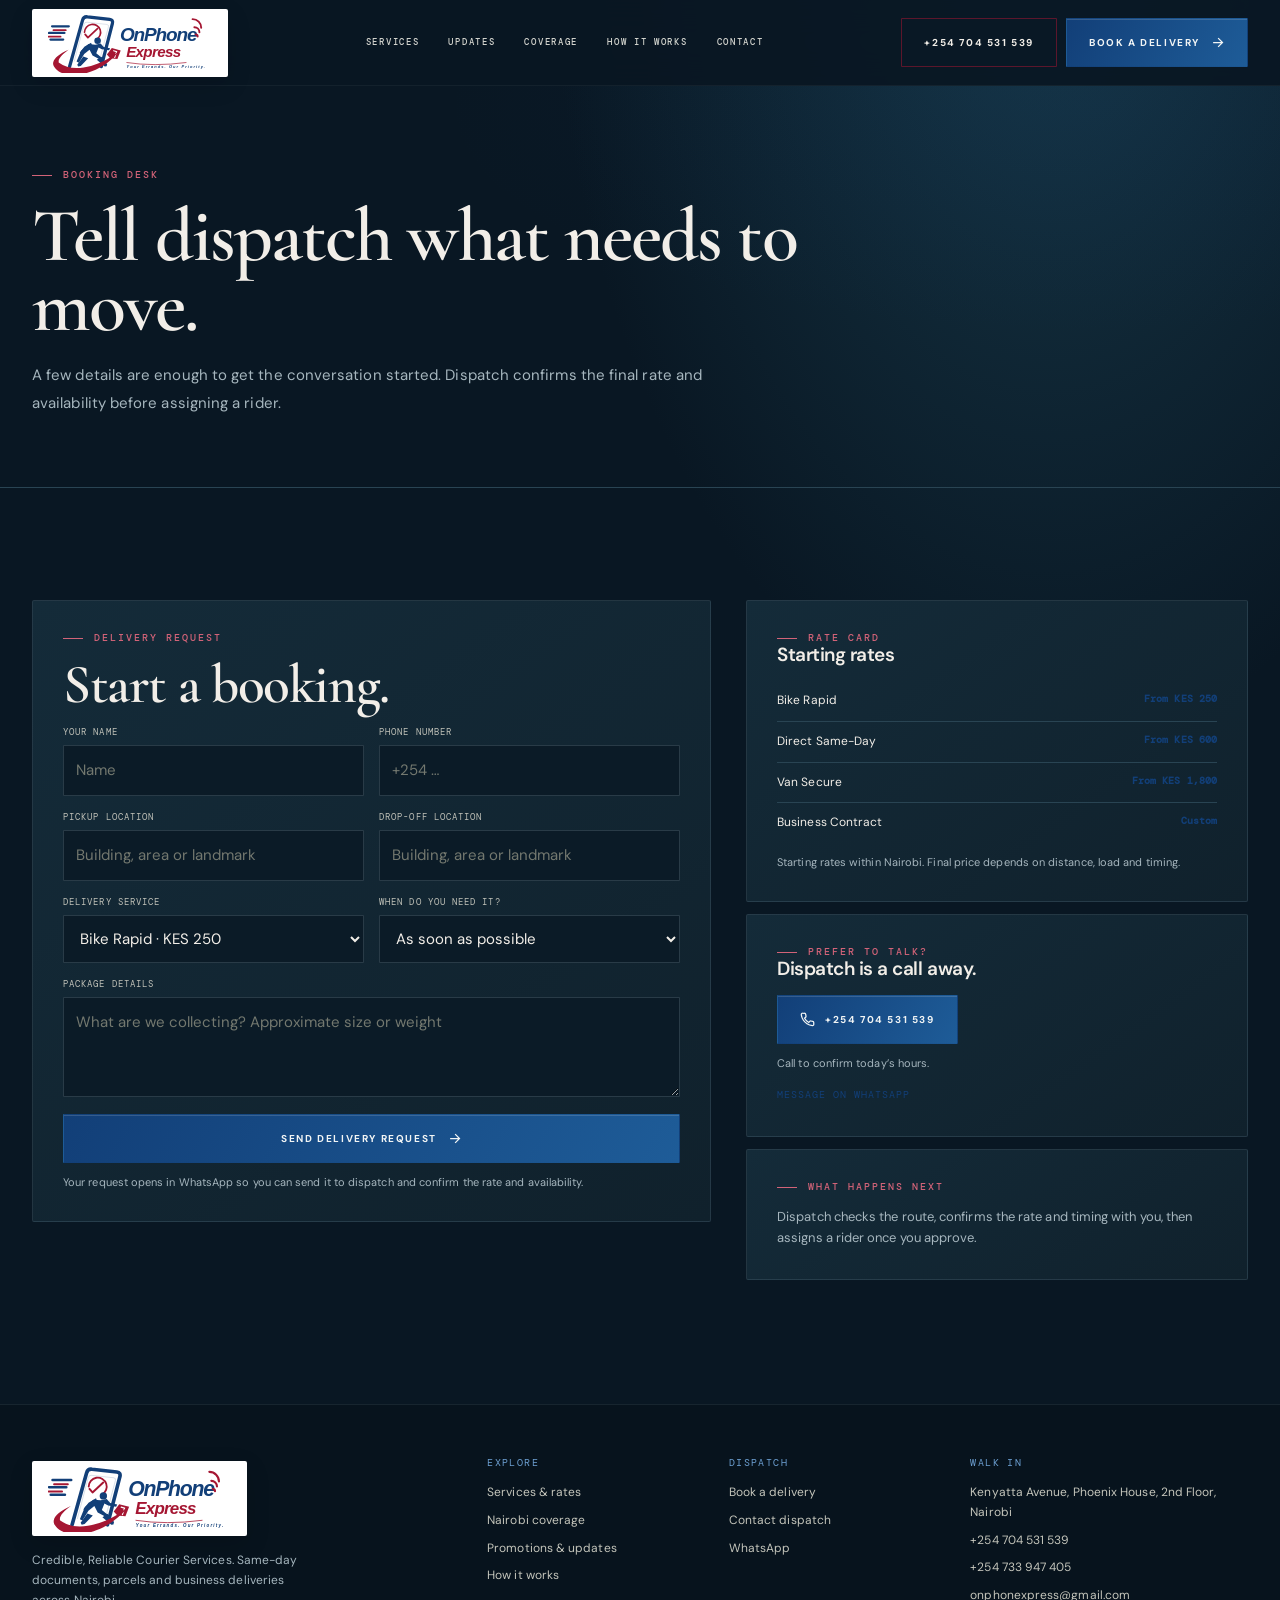
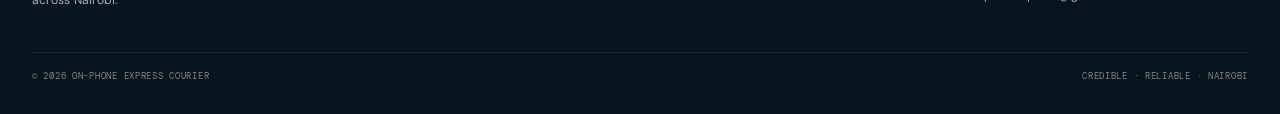
==== book.html @ 57edd991 "Build premium OnPhone Express courier site" ====
<!doctype html>
<html lang="en">
<head>
  <meta charset="utf-8"><meta name="viewport" content="width=device-width, initial-scale=1">
  <meta name="theme-color" content="#0b1723"><meta name="description" content="Credible, reliable courier services in Nairobi. Same-day document, parcel and business deliveries from our Kenyatta Avenue office. Call, WhatsApp or book online.">
  <title>On-Phone Express Courier &mdash; Same-Day Courier Services in Nairobi</title>
  <link rel="preconnect" href="https://fonts.googleapis.com"><link rel="preconnect" href="https://fonts.gstatic.com" crossorigin>
  <link href="https://fonts.googleapis.com/css2?family=Cormorant+Garamond:wght@500;600;700&family=DM+Mono:wght@400;500&family=DM+Sans:wght@400;500;600;700&family=Manrope:wght@400;500;600;700;800&display=swap" rel="stylesheet">
  <link rel="icon" href="assets/onphone-express-logo.svg" type="image/svg+xml">
  <link rel="stylesheet" href="styles.css">
</head>
<body><div id="app"></div><script src="app.js"></script></body>
</html>
---- styles.css ----
:root{--ink:#0b1723;--panel:#142531;--panel2:#1a3545;--line:#294353;--paper:#f2f5f5;--muted:#a2b5c1;--ocean:#2486a3;--ocean-bright:#6c9fd1;--maroon:#85263f;--green:#3e8294;--mono:'DM Mono',monospace;--sans:'DM Sans',sans-serif;--display:'Manrope',sans-serif;--max:1200px}
*{box-sizing:border-box}html{scroll-behavior:smooth}body{margin:0;background:var(--ink);color:var(--paper);font-family:var(--sans);font-size:15px;line-height:1.65}a{color:inherit;text-decoration:none}button,input,select,textarea{font:inherit}button,a{ -webkit-tap-highlight-color:transparent}::selection{background:var(--ocean);color:var(--ink)}.wrap{width:min(var(--max),calc(100% - 48px));margin:auto}.mono,.eyebrow,.nav a,.meta,.small-label{font:500 10px/1.4 var(--mono);letter-spacing:.16em;text-transform:uppercase}.eyebrow{color:var(--ocean);display:flex;align-items:center;gap:11px}.eyebrow:before{content:"";width:20px;height:1px;background:var(--ocean)}.muted{color:var(--muted)}h1,h2,h3,p{margin-top:0}h1,h2,h3{font-family:var(--display);letter-spacing:-.045em;line-height:1.04}h1{font-size:clamp(44px,6.4vw,82px);font-weight:700;margin:20px 0}h2{font-size:clamp(32px,4vw,52px);font-weight:650;margin:14px 0}h3{font-size:23px}.blue-accent{color:var(--ocean)}.header{height:76px;position:sticky;top:0;z-index:30;background:#0b1723e8;border-bottom:1px solid #ffffff12;backdrop-filter:blur(16px)}.head-inner{height:100%;display:flex;align-items:center;justify-content:space-between}.brand{display:flex;align-items:center;gap:12px}.brandmark{height:38px;width:38px;background:linear-gradient(135deg,var(--ocean) 0 48%,var(--maroon) 48% 100%);color:#fff;display:grid;place-items:center;border-radius:2px;box-shadow:inset 0 1px #fff8}.brandmark svg{width:21px}.brandname{font:800 14px var(--display);letter-spacing:.09em;line-height:1.1}.brandname small{display:block;font:500 8px var(--mono);color:var(--muted);letter-spacing:.14em;margin-top:4px}.nav{display:flex;align-items:center;gap:26px}.nav a{color:#d3d4ce;transition:color .2s}.nav a:hover,.nav a.active{color:var(--ocean)}.head-actions{display:flex;gap:9px;align-items:center}.btn{min-height:45px;padding:0 18px;display:inline-flex;align-items:center;justify-content:center;gap:10px;font:700 11px var(--mono);letter-spacing:.1em;text-transform:uppercase;border:1px solid transparent;border-radius:2px;transition:.2s;cursor:pointer}.btn-primary{background:var(--ocean);color:#f2f5f5}.btn-primary:hover{background:var(--ocean-bright);transform:translateY(-1px)}.btn-outline{border-color:#71364a;color:var(--paper);background:#0b172375}.btn-outline:hover{border-color:var(--maroon);color:#e08ba0}.btn svg{width:15px;height:15px}.hero{position:relative;min-height:630px;overflow:hidden;border-bottom:1px solid var(--line);background:radial-gradient(ellipse at 77% 44%,#4a493312,transparent 45%),linear-gradient(90deg,#0b1723 3%,#0b1723ed 40%,#0b172380 100%)}.hero:before{content:"";position:absolute;inset:0;background-image:linear-gradient(#7faabe0a 1px,transparent 1px),linear-gradient(90deg,#7faabe0a 1px,transparent 1px);background-size:72px 72px;mask-image:linear-gradient(90deg,transparent,#000 45%,#000)}.hero:after{content:"";position:absolute;width:580px;height:580px;border-radius:50%;right:12%;top:3%;background:radial-gradient(circle,#2a869c22,transparent 67%);pointer-events:none}.hero-grid{position:relative;z-index:1;display:grid;grid-template-columns:1fr .94fr;align-items:center;gap:36px;padding-top:65px;padding-bottom:70px;min-height:630px}.hero-copy{max-width:620px}.location{display:flex;align-items:center;gap:12px;color:var(--muted);font:10px var(--mono);letter-spacing:.11em;text-transform:uppercase}.location b{color:var(--ocean);font-weight:500;border:1px solid #2486a360;padding:5px 8px}.hero h1{max-width:650px}.hero-copy>p{max-width:490px;color:#b5b7ae;font-size:16px;line-height:1.8}.actions{display:flex;flex-wrap:wrap;gap:10px;margin-top:26px}.whatsapp-link{display:inline-flex;align-items:center;gap:8px;margin-top:16px;color:var(--ocean);font:10px var(--mono);letter-spacing:.1em;text-transform:uppercase}.trustline{margin-top:32px;padding-top:18px;border-top:1px solid var(--line);display:flex;gap:16px;flex-wrap:wrap;color:#b8b9b1;font:9px var(--mono);letter-spacing:.05em;text-transform:uppercase}.trustline span{display:flex;gap:7px;align-items:center}.trustline i{width:5px;height:5px;border-radius:50%;background:var(--ocean)}
/* A custom 3D route table: parcel, dimensional grid, and Nairobi dispatch paths. */
.route-stage{height:435px;position:relative;perspective:1000px;display:grid;place-items:center;isolation:isolate}.route-stage:before{content:"";position:absolute;width:390px;height:390px;border:1px solid #2486a325;border-radius:50%;box-shadow:0 0 0 45px #2486a308,0 0 0 90px #2486a305}.orbit{position:absolute;width:320px;height:320px;border:1px solid #2486a333;border-radius:50%;transform:rotateX(67deg) rotateZ(-18deg);animation:orbit 22s linear infinite}.orbit:before,.orbit:after{content:"";position:absolute;width:7px;height:7px;border-radius:50%;background:var(--ocean);box-shadow:0 0 14px var(--ocean)}.orbit:before{left:44px;top:33px}.orbit:after{right:50px;bottom:25px;background:#b8c1ad;box-shadow:0 0 14px #b8c1ad}.route-plane{position:absolute;width:340px;height:230px;transform:rotateX(61deg) rotateZ(-34deg);background-image:linear-gradient(#7faabe20 1px,transparent 1px),linear-gradient(90deg,#7faabe20 1px,transparent 1px);background-size:25px 25px;border:1px solid #2486a332;box-shadow:0 25px 70px #0008}.route-line{position:absolute;width:240px;height:150px;top:53px;left:49px;border:1px dashed #78c6d3a8;border-left-color:transparent;border-bottom-color:transparent;border-radius:50%;transform:rotate(-25deg)}.pin{position:absolute;width:9px;height:9px;border-radius:50%;background:var(--ocean);box-shadow:0 0 18px #6c9fd1;z-index:2}.pin.one{left:57px;top:135px}.pin.two{right:54px;top:66px;background:#c7d0bb;box-shadow:0 0 18px #c7d0bb}.parcel{position:absolute;z-index:3;width:145px;height:128px;transform-style:preserve-3d;transform:rotateX(-20deg) rotateY(-28deg) rotateZ(-5deg);animation:float 5s ease-in-out infinite;filter:drop-shadow(22px 35px 24px #0009)}.box-front{position:absolute;width:100px;height:100px;left:0;top:18px;background:linear-gradient(145deg,#1d6c86,#17495d);transform:translateZ(48px);border:1px solid #6ab8c866}.box-side{position:absolute;width:96px;height:100px;left:99px;top:18px;background:linear-gradient(120deg,#153f53,#123044);transform:rotateY(90deg);transform-origin:left;border:1px solid #6ab8c840}.box-top{position:absolute;width:100px;height:96px;left:0;top:-29px;background:linear-gradient(135deg,#25839f,#257f98);transform:rotateX(90deg);transform-origin:bottom;border:1px solid #9bd3db55}.tape{position:absolute;z-index:4;background:#66aebea8;width:17px;height:100px;top:18px;left:42px;transform:translateZ(49px);border-left:1px solid #80c7d475;border-right:1px solid #123848}.box-stamp{position:absolute;z-index:5;left:15px;top:48px;transform:translateZ(50px);color:#152b37;font:8px var(--mono);letter-spacing:.1em}.stage-label{position:absolute;padding:9px 12px;background:#142531dd;border:1px solid #2486a350;color:#d3d1c5;font:9px var(--mono);letter-spacing:.08em;text-transform:uppercase;backdrop-filter:blur(8px)}.stage-label strong{color:var(--ocean);font-weight:500}.label-start{left:0;top:45px}.label-dest{right:-5px;bottom:63px}.stage-code{position:absolute;bottom:6px;left:18px;color:#aaa99e;font:9px var(--mono);letter-spacing:.12em}.quote-card{position:absolute;right:0;top:10px;width:168px;padding:15px;background:#142531e8;border:1px solid #25839f47;box-shadow:0 15px 50px #0008;transform:rotateY(-9deg) rotateZ(2deg);backdrop-filter:blur(10px)}.quote-card .small-label{color:var(--muted);font-size:8px}.quote-price{font:700 21px var(--display);margin:7px 0 2px;color:var(--ocean-bright)}.quote-eta{font:9px var(--mono);color:#c6c8be}.quote-form{display:grid;gap:9px;margin-top:12px}.quote-form input,.quote-form select{width:100%;min-width:0;padding:9px 10px;background:#0d1c28;border:1px solid var(--line);color:var(--paper);font-size:11px;border-radius:2px}.quote-form .btn{min-height:38px;font-size:9px}.stats{border-bottom:1px solid var(--line);background:#ffffff04}.stats-grid{display:grid;grid-template-columns:repeat(4,1fr)}.stat{padding:20px 18px;border-right:1px solid #ffffff0d}.stat:first-child{padding-left:0}.stat:last-child{border:0}.stat b{font:700 25px var(--display);letter-spacing:-.04em;display:block}.stat span{font:9px var(--mono);letter-spacing:.11em;text-transform:uppercase;color:var(--muted)}.section{padding:92px 0}.section-head{display:flex;justify-content:space-between;align-items:end;gap:28px;margin-bottom:34px}.section-head p{max-width:385px;color:var(--muted);margin:0;line-height:1.8}.service-grid{display:grid;grid-template-columns:repeat(4,1fr);gap:12px}.service-card{min-height:280px;padding:23px 21px;border:1px solid var(--line);background:linear-gradient(145deg,#172b37,#141716);position:relative;overflow:hidden;transition:.25s}.service-card:hover{transform:translateY(-5px);border-color:#286c81}.service-card:after{content:"";position:absolute;width:120px;height:120px;right:-45px;top:-50px;border:1px solid #2486a31a;transform:rotate(45deg);box-shadow:0 0 0 15px #2486a308,0 0 0 30px #2486a305}.service-index{font:10px var(--mono);color:var(--ocean);letter-spacing:.14em}.service-card h3{margin:30px 0 8px}.service-card p{font-size:12px;color:var(--muted);min-height:57px;line-height:1.65}.service-bottom{display:flex;justify-content:space-between;align-items:end;border-top:1px solid var(--line);padding-top:13px;margin-top:13px}.service-bottom strong{display:block;font:700 19px var(--display);color:var(--ocean-bright)}.service-bottom small{font:8px var(--mono);color:var(--muted);letter-spacing:.1em;text-transform:uppercase}.service-bottom a{color:var(--ocean);font-size:19px}.audiences{border-block:1px solid var(--line);background:linear-gradient(90deg,#ffffff03,transparent)}.audience-grid,.zone-grid{display:grid;grid-template-columns:repeat(3,1fr);gap:12px;margin-top:32px}.audience,.zone{padding:21px;border:1px solid var(--line);background:#132430}.audience .icon{font:11px var(--mono);color:var(--ocean);border-bottom:1px solid var(--line);padding-bottom:13px}.audience h3{margin:17px 0 7px;font-size:19px}.audience p,.zone p{font-size:12px;color:var(--muted);margin:0}.partner{display:flex;justify-content:space-between;align-items:center;gap:20px;padding:18px 20px;margin-top:13px;border:1px solid #2486a33d;background:#2486a309}.partner p{margin:0;color:#d0cec3;font-size:13px}.steps{display:grid;grid-template-columns:repeat(3,1fr);margin-top:34px;border:1px solid var(--line)}.step{padding:24px;border-right:1px solid var(--line)}.step:last-child{border:0}.step .num{font:11px var(--mono);color:var(--ocean)}.step h3{margin:19px 0 7px;font-size:19px}.step p{font-size:13px;color:var(--muted);margin:0}.zone{position:relative;padding-left:55px}.zone-n{position:absolute;left:20px;top:20px;color:var(--ocean);font:10px var(--mono)}.zone h3{font-size:16px;margin:0 0 7px}.zone small{display:block;font:9px var(--mono);letter-spacing:.1em;text-transform:uppercase;color:var(--ocean);margin-top:12px}.proof-grid{display:grid;grid-template-columns:1fr 1fr;gap:70px;align-items:center}.proof-art{height:340px;position:relative;background:radial-gradient(ellipse at 50% 60%,#244d5b20,transparent 55%),repeating-linear-gradient(0deg,transparent 0 39px,#ffffff08 40px),repeating-linear-gradient(90deg,transparent 0 39px,#ffffff08 40px);border:1px solid var(--line);overflow:hidden;display:grid;place-items:center}.proof-ring{width:235px;height:235px;border:1px solid #2486a366;border-radius:50%;display:grid;place-items:center;transform:rotateX(61deg) rotateZ(-25deg);box-shadow:0 0 0 30px #2486a309,0 0 0 70px #2486a305}.proof-ring:before{content:"OP";font:800 36px var(--display);color:#2486a3;transform:rotateZ(25deg) rotateX(-61deg)}.proof-caption{position:absolute;bottom:0;left:0;right:0;background:#0b1723e8;padding:11px 15px;display:flex;justify-content:space-between;font:9px var(--mono);letter-spacing:.12em;text-transform:uppercase}.proof-caption span:first-child{color:var(--ocean)}.checklist{list-style:none;padding:0;margin-top:22px;display:grid;gap:12px}.checklist li{display:flex;gap:10px;font-size:13px}.checklist li:before{content:"✳";color:var(--ocean)}.cta-band{position:relative;padding:38px;border:1px solid #2486a34a;overflow:hidden;background:linear-gradient(115deg,#203242,#142531 70%)}.cta-band:after{content:"";position:absolute;width:300px;height:300px;right:-100px;top:-150px;border-radius:50%;background:#2486a314;filter:blur(20px)}.cta-inner{position:relative;z-index:1;display:flex;align-items:center;justify-content:space-between;gap:30px}.cta-inner p{color:var(--muted);margin:10px 0 0;max-width:580px}.page-hero{padding:69px 0 57px;border-bottom:1px solid var(--line);background:radial-gradient(ellipse at 82% 0%,#2486a30c,transparent 40%),#ffffff02}.page-hero h1{font-size:clamp(42px,5vw,62px);max-width:800px}.page-hero p{max-width:700px;color:var(--muted);margin:0}.service-row{display:grid;grid-template-columns:1fr 280px;gap:35px;padding:29px;border:1px solid var(--line);background:#142531;margin-bottom:13px}.service-row h2{font-size:28px}.service-row p{color:var(--muted);max-width:610px}.includes{display:flex;flex-wrap:wrap;gap:10px 24px;color:#d4d4ca;font-size:12px}.includes span:before{content:"✳ ";color:var(--ocean)}.ratebox{padding:17px;background:#1b3544;border:1px solid var(--line);align-self:center}.ratebox .rate-line{display:flex;justify-content:space-between;gap:12px;padding:7px 0;font:10px var(--mono);text-transform:uppercase}.ratebox .rate-line span:first-child{color:var(--muted)}.ratebox .price{border-top:1px solid var(--line);padding-top:11px;color:var(--ocean);font:700 19px var(--display)}.faq{border:1px solid var(--line);padding:18px 20px;background:#142531;margin:9px 0}.faq summary{cursor:pointer;list-style:none;font:600 15px var(--display);display:flex;justify-content:space-between}.faq summary:after{content:"＋";color:var(--ocean)}.faq[open] summary:after{content:"−"}.faq p{margin:12px 0 0;color:var(--muted);font-size:13px}.coverage-feature{display:grid;grid-template-columns:1fr 1fr;gap:45px;align-items:center}.mini-map{height:330px;border:1px solid var(--line);background:radial-gradient(ellipse,#2486a313,transparent 60%),linear-gradient(30deg,transparent 49.8%,#2486a31a 50%,transparent 50.4%),linear-gradient(145deg,transparent 49.8%,#2486a312 50%,transparent 50.4%),repeating-linear-gradient(0deg,transparent 0 39px,#ffffff07 40px),repeating-linear-gradient(90deg,transparent 0 39px,#ffffff07 40px);position:relative;overflow:hidden}.map-point{position:absolute;left:52%;top:43%;background:var(--ocean);width:9px;height:9px;border-radius:50%;box-shadow:0 0 0 9px #2486a320,0 0 24px var(--ocean)}.map-tag{position:absolute;left:calc(52% + 17px);top:42%;font:9px var(--mono);letter-spacing:.1em;text-transform:uppercase}.map-rail{position:absolute;color:#aaa99d;font:8px var(--mono);letter-spacing:.1em;text-transform:uppercase}.booking-grid{display:grid;grid-template-columns:1.15fr .85fr;gap:35px;align-items:start}.form-card,.side-card{padding:28px;background:#142531;border:1px solid var(--line)}.form-grid{display:grid;grid-template-columns:1fr 1fr;gap:15px}.field{display:grid;gap:7px}.field.full{grid-column:1/-1}.field label{font:9px var(--mono);color:#c0c1b8;letter-spacing:.12em;text-transform:uppercase}.field input,.field select,.field textarea{width:100%;padding:12px;background:#0b1723;border:1px solid var(--line);color:var(--paper);outline:0;border-radius:2px}.field input:focus,.field select:focus,.field textarea:focus{border-color:var(--ocean)}.field textarea{min-height:100px;resize:vertical}.field input::placeholder,.field textarea::placeholder{color:#73786f}.form-card .btn{width:100%;margin-top:17px}.form-note{font-size:11px;color:var(--muted);margin:10px 0 0}.side-card{margin-bottom:12px}.side-card h3{font-size:19px;margin-bottom:16px}.rate-list{list-style:none;padding:0;margin:0}.rate-list li{display:flex;justify-content:space-between;border-bottom:1px solid var(--line);padding:10px 0;font-size:12px}.rate-list li:last-child{border:0}.rate-list b{color:var(--ocean);font-family:var(--mono);font-size:10px}.contact-grid{display:grid;grid-template-columns:.8fr 1.2fr;gap:16px}.contact-tile{padding:18px;border:1px solid var(--line);background:#142531;margin-bottom:10px}.contact-tile small{display:block;color:var(--ocean);font:9px var(--mono);letter-spacing:.13em;text-transform:uppercase}.contact-tile b{display:block;margin-top:7px;font:600 16px var(--display)}.map-frame{width:100%;height:290px;border:1px solid var(--line);filter:grayscale(.8) invert(.9) contrast(.85)}.footer{border-top:1px solid var(--line);padding:48px 0 32px;background:#08131d}.footer-grid{display:grid;grid-template-columns:2fr 1fr 1fr 1.3fr;gap:28px}.footer p{font-size:12px;color:var(--muted);max-width:280px;margin-top:15px}.footer h4{font:10px var(--mono);letter-spacing:.14em;text-transform:uppercase;color:var(--ocean);margin:3px 0 14px}.footer a,.footer address{display:block;font-size:12px;color:#c4c5bb;margin:8px 0;font-style:normal}.footer-bottom{border-top:1px solid #ffffff12;margin-top:30px;padding-top:17px;display:flex;justify-content:space-between;color:#82877e;font:9px var(--mono);letter-spacing:.08em;text-transform:uppercase}.dock{display:none}.hidden{display:none!important}@keyframes float{0%,100%{transform:translateY(0) rotateX(-20deg) rotateY(-28deg) rotateZ(-5deg)}50%{transform:translateY(-12px) rotateX(-18deg) rotateY(-23deg) rotateZ(-3deg)}}@keyframes orbit{to{transform:rotateX(67deg) rotateZ(342deg)}}
@media(max-width:1000px){.nav{gap:14px}.head-actions .phone-head{display:none}.hero-grid{grid-template-columns:1fr .8fr}.route-stage{transform:scale(.88);transform-origin:center}.service-grid{grid-template-columns:repeat(2,1fr)}.footer-grid{grid-template-columns:2fr 1fr 1fr}.footer-grid>div:last-child{grid-column:2/4}}
@media(max-width:767px){main{padding-bottom:76px}.wrap{width:min(100% - 34px,var(--max))}.header{height:66px}.nav{display:none}.head-actions .phone-head{display:none}.head-actions .btn{min-height:39px;padding:0 12px;font-size:9px}.brandmark{width:34px;height:34px;background:linear-gradient(135deg,var(--ocean) 0 48%,var(--maroon) 48% 100%);color:#fff}.brandname{font-size:12px}.hero-grid{grid-template-columns:1fr;gap:5px;padding-top:47px;padding-bottom:35px}.hero{min-height:0}.hero-copy{max-width:650px}.hero h1{font-size:clamp(43px,12vw,66px)}.hero-copy>p{font-size:14px}.trustline{gap:12px}.route-stage{height:390px;transform:none;margin:0 -4px}.route-plane{transform:scale(.85) rotateX(61deg) rotateZ(-34deg)}.quote-card{right:2px;top:1px;width:145px;padding:11px}.quote-price{font-size:18px}.stats-grid{grid-template-columns:1fr 1fr}.stat{padding:16px 10px;border-bottom:1px solid #ffffff0d}.stat:first-child{padding-left:10px}.stat:nth-child(2){border-right:0}.stat b{font-size:22px}.section{padding:66px 0}.section-head{display:block}.section-head p{margin-top:12px}.service-grid{grid-template-columns:repeat(4,250px);overflow-x:auto;padding-bottom:12px;scroll-snap-type:x mandatory}.service-card{scroll-snap-align:start}.audience-grid,.zone-grid{grid-template-columns:1fr}.steps{grid-template-columns:1fr}.step{border-right:0;border-bottom:1px solid var(--line)}.step:last-child{border:0}.proof-grid,.coverage-feature{grid-template-columns:1fr;gap:30px}.proof-art{height:270px}.cta-inner{display:block}.cta-inner .btn{margin-top:20px}.cta-band{padding:25px}.page-hero{padding:49px 0 42px}.service-row{grid-template-columns:1fr;padding:20px;gap:20px}.ratebox{width:100%}.booking-grid,.contact-grid{grid-template-columns:1fr}.form-card,.side-card{padding:21px}.form-grid{grid-template-columns:1fr}.field.full{grid-column:auto}.footer{padding-bottom:105px}.footer-grid{grid-template-columns:1fr 1fr}.footer-grid>div:first-child{grid-column:1/-1}.footer-grid>div:last-child{grid-column:auto}.footer-bottom{gap:10px;flex-wrap:wrap}.dock{display:grid;position:fixed;bottom:0;left:0;right:0;z-index:40;grid-template-columns:repeat(4,1fr);height:68px;padding-bottom:env(safe-area-inset-bottom);background:#0d1c28f5;border-top:1px solid #ffffff1a;backdrop-filter:blur(15px)}.dock a{display:grid;place-items:center;align-content:center;gap:3px;color:#969a91;font:8px var(--mono);letter-spacing:.1em;text-transform:uppercase}.dock svg{width:17px;height:17px}.dock a.active,.dock a.call{color:var(--ocean)}.route-stage:before{width:320px;height:320px}.orbit{width:285px;height:285px}.label-start{left:0;top:40px}.label-dest{right:0;bottom:43px}.stage-code{left:10px}}
@media(prefers-reduced-motion:reduce){*,*:before,*:after{scroll-behavior:auto!important;animation-duration:.01ms!important;animation-iteration-count:1!important;transition-duration:.01ms!important}}
.hero-slider{position:absolute;inset:0;z-index:0;overflow:hidden}.hero-slide{position:absolute;inset:-2%;background-image:linear-gradient(90deg,#0b1723f7 0%,#0b1723df 36%,#0b172380 72%,#0b1723ad 100%),linear-gradient(0deg,#0b1723b8,transparent 55%),var(--slide-image);background-size:cover;background-position:center 45%;opacity:0;transform:scale(1.07);transition:opacity 1.2s ease,transform 7s ease}.hero-slide.is-active{opacity:.72;transform:scale(1)}.hero-slider-controls{position:absolute;right:max(24px,calc((100vw - var(--max))/2));bottom:17px;z-index:5;display:flex;align-items:center;gap:13px;color:#c4d5dc}.hero-slide-caption{font:9px var(--mono);letter-spacing:.13em;color:#a3d7df;min-width:178px}.slide-arrow,.slide-pause,.slide-dot{color:inherit;background:#0d1c289c;border:1px solid #2486a350;cursor:pointer}.slide-arrow,.slide-pause{width:30px;height:30px;border-radius:50%;font-size:14px}.slide-pause{font-size:11px}.slide-dots{display:flex;gap:6px}.slide-dot{padding:0;width:6px;height:6px;border-radius:50%;background:#c4d5dc40;border:0}.slide-dot.is-active{width:20px;border-radius:6px;background:var(--ocean)}.hero-grid{z-index:2}.hero:before{z-index:1;pointer-events:none}.hero:after{z-index:1;pointer-events:none}.hero-slider-controls button:hover{border-color:var(--ocean);color:var(--ocean)}.growth-section{display:grid;grid-template-columns:.95fr 1.05fr;align-items:center;gap:70px;border:1px solid var(--line);padding:54px;margin-top:8px;margin-bottom:8px;background:radial-gradient(ellipse at 80% 50%,#2486a30d,transparent 45%),#132430}.growth-copy h2{margin-top:16px}.growth-copy>p{max-width:450px}.growth-points{display:grid;gap:11px;margin:23px 0}.growth-points span{font:11px var(--mono);color:#d5d5cb}.growth-points b{color:var(--ocean);margin-right:13px}.growth-visual{position:relative;padding:22px}.growth-window{border:1px solid #2486a340;background:#0d1c28;box-shadow:0 24px 65px #0008;transform:perspective(900px) rotateY(-7deg) rotateX(3deg);transition:transform .5s}.growth-visual:hover .growth-window{transform:perspective(900px) rotateY(0) rotateX(0) translateY(-4px)}.window-bar{height:36px;display:flex;align-items:center;gap:5px;padding:0 13px;border-bottom:1px solid var(--line);color:#8f958a}.window-bar i{width:6px;height:6px;border-radius:50%;background:#555b51}.window-bar i:first-child{background:#2486a3}.window-bar span{margin-left:auto;font:8px var(--mono);letter-spacing:.1em}.window-flow{padding:24px;display:grid;gap:10px}.window-flow>div{padding:14px;border:1px solid var(--line);display:grid;gap:7px}.window-flow small{color:var(--ocean);font:9px var(--mono);letter-spacing:.12em}.window-flow b{font:600 15px var(--display)}.window-flow>span{text-align:center;color:var(--ocean);line-height:1}.window-flow .flow-action{border-color:#2486a370;background:#2486a30b}.growth-stamp{position:absolute;right:-2px;bottom:4px;padding:12px;background:var(--ocean);color:#151713;font:700 9px/1.5 var(--mono);letter-spacing:.1em;transform:rotate(5deg);box-shadow:0 8px 20px #0008}.updates-intro{display:grid;grid-template-columns:1fr .7fr;gap:60px;align-items:center;padding:0 0 54px;border-bottom:1px solid var(--line)}.updates-intro h2{margin:16px 0}.updates-intro p{max-width:540px}.updates-metric{display:grid;grid-template-columns:1fr auto 1fr auto 1fr;align-items:center;gap:12px;padding:19px;background:#142531;border:1px solid var(--line)}.updates-metric b{font:600 11px/1.5 var(--display);text-align:center}.updates-metric span{color:var(--ocean)}.updates-toolbar{display:flex;justify-content:space-between;align-items:end;gap:24px;margin:55px 0 22px}.updates-toolbar h2{font-size:30px}.filter-pills{display:flex;gap:7px;flex-wrap:wrap}.filter-pill{padding:8px 13px;background:transparent;border:1px solid var(--line);color:var(--muted);font:9px var(--mono);letter-spacing:.07em;text-transform:uppercase;cursor:pointer}.filter-pill:hover,.filter-pill.active{background:#2486a312;border-color:#2486a380;color:var(--ocean)}.updates-grid{display:grid;grid-template-columns:repeat(3,1fr);gap:14px}.update-card{border:1px solid var(--line);background:#142531;transition:transform .3s,border-color .3s,opacity .3s;animation:card-in .55s both}.update-card:nth-child(2){animation-delay:.08s}.update-card:nth-child(3){animation-delay:.16s}.update-card:hover{transform:translateY(-5px);border-color:#2486a3}.update-art{height:176px;position:relative;overflow:hidden;display:flex;align-items:end;padding:14px;background-size:cover;background-position:center}.update-art:before{content:"";position:absolute;inset:0;background:linear-gradient(0deg,#0b1723d9,transparent 72%)}.update-art span,.update-art i{position:relative;z-index:1}.update-art span{font:9px var(--mono);color:var(--ocean);letter-spacing:.15em}.update-art i{font:38px var(--display);font-style:normal;color:#d5e4e9;margin-left:auto}.update-art-1{background-image:url('assets/rider-city.jpg')}.update-art-2{background-image:url('assets/rider-parcels.jpg')}.update-art-3{background-image:url('assets/rider-urban.jpg')}.update-body{padding:19px}.update-meta{display:flex;justify-content:space-between;gap:12px;font:8px var(--mono);letter-spacing:.1em;color:var(--ocean)}.update-meta span+span{color:#81877e}.update-body h3{font-size:21px;margin:15px 0 8px}.update-body p{min-height:90px;color:var(--muted);font-size:12px;line-height:1.7}.update-foot{border-top:1px solid var(--line);padding-top:13px;display:flex;justify-content:space-between;align-items:center;gap:8px}.update-foot>span{font:8px var(--mono);color:#aaa99d;text-transform:uppercase;letter-spacing:.08em}.text-link{font:9px var(--mono);text-transform:uppercase;letter-spacing:.07em;color:var(--ocean)}.text-link svg{width:12px;vertical-align:middle}.demo-caption{margin:15px 0 0;color:#898d83;font:9px var(--mono);letter-spacing:.035em}.publisher-section{border-block:1px solid var(--line);background:#ffffff03}.publisher-grid{display:grid;grid-template-columns:.9fr 1.1fr;align-items:center;gap:72px}.publisher-card{padding:24px;border:1px solid #2486a355;background:#142531;box-shadow:0 25px 70px #0005}.publisher-head{display:flex;justify-content:space-between;gap:10px;padding-bottom:17px;margin-bottom:18px;border-bottom:1px solid var(--line)}.publisher-status{font:8px var(--mono);color:#aeb89f;letter-spacing:.1em}.publisher-status i{display:inline-block;width:6px;height:6px;background:#95ab83;border-radius:50%;margin-right:5px}.publisher-card form{display:grid;gap:13px}.publisher-card .btn{margin-top:4px}.local-update-preview{margin-top:20px;padding:18px;background:#0d1c28;border:1px solid var(--line)}.local-update-preview h3{margin:11px 0 6px}.local-update-preview p{color:var(--muted);font-size:12px}.local-update-preview small{font:8px var(--mono);color:var(--ocean);letter-spacing:.09em;text-transform:uppercase}.update-faq{margin-top:25px}.update-faq .faq{transition:border-color .2s}.update-faq .faq:hover{border-color:#28596a}@keyframes card-in{from{opacity:0;transform:translateY(12px)}to{opacity:1;transform:translateY(0)}}
@media(max-width:1000px){.nav{gap:10px}.nav a{font-size:9px}.growth-section{gap:30px;padding:35px}.updates-intro{gap:30px}.updates-metric{gap:7px}.publisher-grid{gap:35px}}
@media(max-width:767px){.hero-slide{background-position:58% center}.hero-slider-controls{right:17px;bottom:10px;gap:8px}.hero-slide-caption{min-width:0;font-size:8px}.hero-grid{padding-bottom:60px}.growth-section{grid-template-columns:1fr;gap:20px;padding:25px}.growth-visual{padding:8px 15px 20px}.growth-stamp{right:0}.updates-intro{grid-template-columns:1fr;gap:22px;padding-bottom:35px}.updates-metric{padding:13px 8px}.updates-metric b{font-size:9px}.updates-toolbar{display:block;margin-top:38px}.filter-pills{margin-top:14px}.updates-grid{grid-template-columns:1fr}.update-art{height:190px}.update-body p{min-height:0}.publisher-grid{grid-template-columns:1fr;gap:25px}.publisher-card{padding:19px}.update-foot{align-items:flex-start}.nav{display:none}}
.updates-grid{grid-template-columns:repeat(4,minmax(0,1fr))}.update-art-4{background-image:url('assets/rider-city.jpg')}
@media(max-width:1000px){.updates-grid{grid-template-columns:repeat(2,minmax(0,1fr))}}
@media(max-width:767px){.updates-grid{grid-template-columns:1fr}}
.customer-benefits{padding-top:72px;padding-bottom:72px}.benefit-grid{display:grid;grid-template-columns:repeat(3,1fr);gap:12px}.benefit-card{padding:24px;border:1px solid var(--line);background:linear-gradient(145deg,#142531,#10202c);transition:transform .25s,border-color .25s}.benefit-card:hover{transform:translateY(-4px);border-color:var(--ocean)}.benefit-card>span{font:9px var(--mono);letter-spacing:.12em;color:#d98ca0}.benefit-card h3{margin:23px 0 9px}.benefit-card p{color:var(--muted);font-size:13px;margin:0}.benefits-action{display:flex;align-items:center;gap:18px;margin-top:23px}.current-offer{display:flex;align-items:center;justify-content:space-between;gap:22px;padding:23px 25px;margin:4px 0 20px;border:1px solid #85263f88;background:linear-gradient(100deg,#85263f1a,#142531 75%)}.current-offer h3{margin:10px 0 5px;font-size:20px}.current-offer p{margin:0;color:var(--muted);font-size:12px}.current-offer .btn{flex-shrink:0}
@media(max-width:767px){.benefit-grid{grid-template-columns:1fr}.benefit-card{padding:20px}.benefits-action{align-items:flex-start;flex-direction:column;gap:13px}.current-offer{align-items:flex-start;flex-direction:column;padding:19px}.current-offer .btn{width:100%}}
/* Bring the maroon identity forward while ocean blue remains the base. */
:root{--maroon:#a51632;--maroon-bright:#d26378}
.brandmark{background:linear-gradient(145deg,#a51632 0 68%,#123f78 68% 100%);box-shadow:inset 0 0 0 1px #ffffff30,0 5px 16px #a5163238}
.eyebrow,.eyebrow:before{color:var(--maroon-bright)}.eyebrow:before{background:var(--maroon-bright)}
.btn-primary{background:linear-gradient(120deg,#a51632,#821328);box-shadow:inset 0 1px #ffffff25,0 7px 20px #a5163228}.btn-primary:hover{background:linear-gradient(120deg,#ba1c39,#ca3653);box-shadow:0 9px 26px #a516324a}
.nav a:hover,.nav a.active{color:#d26378}.location b{color:#d26378;border-color:#a5163299}.service-index,.benefit-card>span,.update-art span,.update-meta{color:#ca526b}.stat:nth-child(even) b{color:#d26378}.hero-slide-caption{color:#d26378}.slide-dot.is-active{background:var(--maroon-bright)}
.service-card{border-top:2px solid #a516327a}.service-card:hover{border-color:#ca3653}.benefit-card{border-left:2px solid #a516329c}.benefit-card:hover{border-color:#ca3653}.ratebox .price,.service-bottom strong{color:#78a7d4}.current-offer{border-color:#a51632;background:linear-gradient(105deg,#a516322a,#132c39 75%)}.update-card:hover{border-color:#ca3653}.filter-pill:hover,.filter-pill.active{background:#a5163222;border-color:#ca3653;color:#e18291}.footer h4{color:#d26378}
/* Luxury editorial finish: softer surfaces, serif display typography and quieter chrome. */
:root{--ink:#091723;--panel:#102432;--panel2:#173446;--line:#294453;--paper:#f2eee8;--muted:#a6b6be;--ocean:#123f78;--ocean-bright:#6c9fd1;--maroon:#a51632;--sans:'DM Sans',sans-serif;--display:'Cormorant Garamond',Georgia,serif;--max:1280px}
body{background:radial-gradient(ellipse at 82% -8%,#17394a 0,transparent 34%),var(--ink);font-size:15px;letter-spacing:.005em}.wrap{width:min(var(--max),calc(100% - 64px))}h1,h2{font-family:var(--display);font-weight:600;letter-spacing:-.025em}h1{font-size:clamp(58px,7.2vw,96px);line-height:.88}h2{font-size:clamp(40px,4.3vw,60px);line-height:.96}h3{font-family:var(--sans);font-weight:600;letter-spacing:-.025em}.eyebrow,.mono,.small-label{letter-spacing:.2em}.header{height:86px;background:#091723e8;border-bottom-color:#d7e3e70d}.brandmark{height:42px;width:42px;border-radius:1px;background:linear-gradient(145deg,#2b7188 0 42%,#a51632 42% 100%);box-shadow:inset 0 0 0 1px #ffffff25}.brandname{font-size:15px;letter-spacing:.13em}.brandname small{letter-spacing:.17em}.nav{gap:29px}.nav a{font-size:9px;letter-spacing:.19em}.btn{font-family:var(--sans);font-size:10px;letter-spacing:.16em;border-radius:1px;min-height:49px;padding-inline:22px}.btn-primary{background:linear-gradient(120deg,#123f78,#1e5c98);box-shadow:inset 0 1px #ffffff25}.btn-primary:hover{background:#2d70b0;box-shadow:0 8px 25px #123f7840}.btn-outline{border-color:#a5163288;background:#0b1b27a8}.btn-outline:hover{border-color:#a51632;color:#e8a2b1}.hero{min-height:700px;border-bottom-color:#94b3c21f;background:#091723}.hero-grid{min-height:700px;grid-template-columns:1fr .94fr;gap:52px;padding-top:80px;padding-bottom:86px}.hero-slide{background-image:linear-gradient(90deg,#091723f2 0%,#091723da 31%,#09172372 66%,#09172365 100%),linear-gradient(0deg,#091723a8,transparent 55%),var(--slide-image);background-position:center 43%}.hero-slide.is-active{opacity:.86}.hero:before{opacity:.35}.hero-copy>p{max-width:520px;color:#d0d8d9;font-size:16px;line-height:1.85}.location b{border-radius:1px}.trustline{margin-top:37px;padding-top:21px;gap:20px;color:#c3ced1}.quote-card{width:188px;padding:18px;background:#0c1d29e8;border-color:#9cb9c52e;box-shadow:0 24px 65px #0007;transform:none}.route-stage{height:460px}.route-plane{opacity:.65}.parcel{transform:rotateX(-20deg) rotateY(-28deg) rotateZ(-5deg) scale(1.08)}.stats{background:#ffffff03;border-color:#9cb9c51a}.stat{padding-top:24px;padding-bottom:24px}.stat b{font:600 31px var(--display);letter-spacing:0}.section{padding:112px 0}.section-head{margin-bottom:40px}.section-head p{font-size:14px;line-height:1.9}.service-grid{gap:15px}.service-card{min-height:305px;padding:27px 24px;border-color:#a7c0cc24;border-radius:2px;background:linear-gradient(150deg,#142c3a,#10212d);box-shadow:0 12px 36px #00000013}.service-card h3{font-size:24px}.service-card p{font-size:13px;line-height:1.8}.service-card:hover{transform:translateY(-7px);border-color:#4b91a3;box-shadow:0 22px 45px #0004}.service-bottom strong{font:600 25px var(--display)}.audience,.zone,.step,.service-row,.form-card,.side-card,.contact-tile,.faq,.update-card{border-color:#a7c0cc20;border-radius:2px}.audience-grid,.zone-grid{gap:15px}.audience,.zone{padding:24px;background:linear-gradient(145deg,#142b39,#10212c)}.audience h3,.zone h3{font-size:20px}.steps{border-color:#a7c0cc20}.step{padding:29px}.proof-art{border-color:#a7c0cc20;background-color:#10232f}.proof-ring{border-color:#5d9bad77;box-shadow:0 0 0 34px #123f7810,0 0 0 75px #123f7807}.cta-band{border-color:#a5163275;background:linear-gradient(118deg,#132c39,#10212c 72%)}.page-hero{padding:82px 0 70px;background:radial-gradient(ellipse at 85% 5%,#123f781a,transparent 42%)}.page-hero h1{font-size:clamp(52px,6vw,76px);line-height:.92}.page-hero p{font-size:15px;line-height:1.85}.service-row{padding:35px;background:linear-gradient(145deg,#142b39,#10212c);box-shadow:0 14px 45px #0002}.service-row h2{font-size:40px}.ratebox{padding:20px;background:#0c1d29;border-color:#a7c0cc24}.form-card,.side-card{padding:30px;background:linear-gradient(145deg,#142b39,#10212c)}.field input,.field select,.field textarea,.quote-form input,.quote-form select{background:#0b1b27;border-color:#a7c0cc31;border-radius:1px}.field input:focus,.field select:focus,.field textarea:focus{border-color:var(--ocean-bright);box-shadow:0 0 0 3px #123f7820}.updates-toolbar{margin-top:62px}.update-card{overflow:hidden;background:#122735;box-shadow:0 16px 48px #0002}.update-art{height:190px}.update-body{padding:23px}.update-body h3{font-size:23px}.current-offer{border-color:#a5163263;background:linear-gradient(105deg,#a5163215,#132c39 72%);padding:28px}.benefit-card{padding:29px;background:linear-gradient(145deg,#142b39,#10212c)}.benefit-card h3{font-size:22px}.footer{background:#07131d;border-top-color:#a7c0cc1a}.footer h4{color:#6c9fd1}.footer-bottom{border-color:#ffffff13}
@media(max-width:1000px){.hero-grid{gap:26px}.route-stage{transform:scale(.94)}.nav{gap:13px}.nav a{font-size:8px}.service-grid{grid-template-columns:repeat(2,1fr)}}
@media(max-width:767px){.wrap{width:calc(100% - 36px)}h1{font-size:clamp(51px,12vw,72px)}h2{font-size:42px}.header{height:68px}.hero-grid{min-height:0;padding-top:54px;padding-bottom:74px}.hero{min-height:0}.hero-copy>p{font-size:14px}.route-stage{height:365px;transform:none}.quote-card{width:150px;padding:12px}.quote-price{font-size:20px}.section{padding:78px 0}.service-grid{grid-template-columns:repeat(4,260px)}.page-hero{padding:58px 0 48px}.page-hero h1{font-size:53px}.service-row{padding:23px}.form-card,.side-card{padding:22px}.updates-toolbar{margin-top:38px}.update-art{height:190px}.current-offer{padding:22px}.stat b{font-size:26px}}
.route-stage{isolation:isolate;background:radial-gradient(ellipse at 51% 52%,#217d9638 0,transparent 48%)}
.route-stage:before{width:440px;height:440px;border-color:#6c9fd157;box-shadow:0 0 0 42px #a5163222,0 0 0 90px #123f7828,0 0 72px #123f7855}
.route-plane{opacity:1;border:1px solid #78c6d3c0;background-image:linear-gradient(#a9d5dc55 1px,transparent 1px),linear-gradient(90deg,#a9d5dc55 1px,transparent 1px);box-shadow:0 28px 80px #000b,0 0 38px #123f7880}
.route-line{border-color:#e18291;border-left-color:transparent;border-bottom-color:transparent;filter:drop-shadow(0 0 7px #d26378)}
.pin.one{background:#e18291;box-shadow:0 0 0 6px #a5163255,0 0 24px #e36a8a}.pin.two{background:#9ceafa;box-shadow:0 0 0 6px #123f7855,0 0 25px #8de0ed}
.parcel{width:170px;height:150px;filter:drop-shadow(20px 30px 22px #000b) drop-shadow(0 0 28px #123f7880);animation:parcelFloat 5s ease-in-out infinite}
.box-front{background:linear-gradient(145deg,#62c7d9 0%,#1a5f98 54%,#0d315e 100%);border:1px solid #d0f3f5a0;box-shadow:inset 0 1px 14px #ffffff55}
.box-front:before{content:"";position:absolute;left:0;right:0;top:16px;height:8px;background:#a51632;box-shadow:0 1px #ffffff70}
.box-side{background:linear-gradient(120deg,#ad4664,#681d38 75%);border:1px solid #efb0c0a0;box-shadow:inset 0 1px 18px #ffffff32}
.box-top{background:linear-gradient(135deg,#b2eaf0,#4b85bd 56%,#123f78);border:1px solid #e1fbffd0;box-shadow:inset 0 1px 15px #ffffff65}
.tape{background:#f2eee8e8;border-left:1px solid #fff;border-right:1px solid #a51632;box-shadow:0 0 12px #ffffff55}
.box-stamp{color:#fff;text-shadow:0 1px 4px #083248;font-weight:700}
.stage-label{background:#091723f5;border-color:#6c9fd1aa;box-shadow:0 8px 25px #000b}.stage-label strong{color:#e18291}.stage-code{color:#e2e9e8;text-shadow:0 1px 4px #000}.quote-card{z-index:6;border-color:#d26378;box-shadow:0 18px 55px #000b,0 0 22px #a5163240}.hero-slide.is-active{opacity:.62}
@keyframes parcelFloat{0%,100%{transform:translateY(2px) rotateX(-20deg) rotateY(-28deg) rotateZ(-5deg) scale(1.13)}50%{transform:translateY(-15px) rotateX(-16deg) rotateY(-20deg) rotateZ(-2deg) scale(1.13)}}
@media(max-width:1000px){.route-stage:before{width:390px;height:390px}.parcel{scale:1.02}}
@media(max-width:767px){.route-stage:before{width:320px;height:320px}.parcel{scale:.9}.route-plane{transform:scale(.88) rotateX(61deg) rotateZ(-34deg)}.stage-label{font-size:8px;padding:8px}.quote-card{z-index:7}}
.brand{display:flex;align-items:center;gap:0}.brand-logo{display:block;width:196px;height:68px;object-fit:contain;background:#fff;padding:4px 8px;border-radius:2px;box-shadow:0 8px 24px #0002}.footer .brand-logo{width:215px;height:75px}
@media(max-width:767px){.brand-logo{width:clamp(145px,44vw,185px);height:55px;padding:4px 6px}.footer .brand-logo{width:200px;height:70px}}
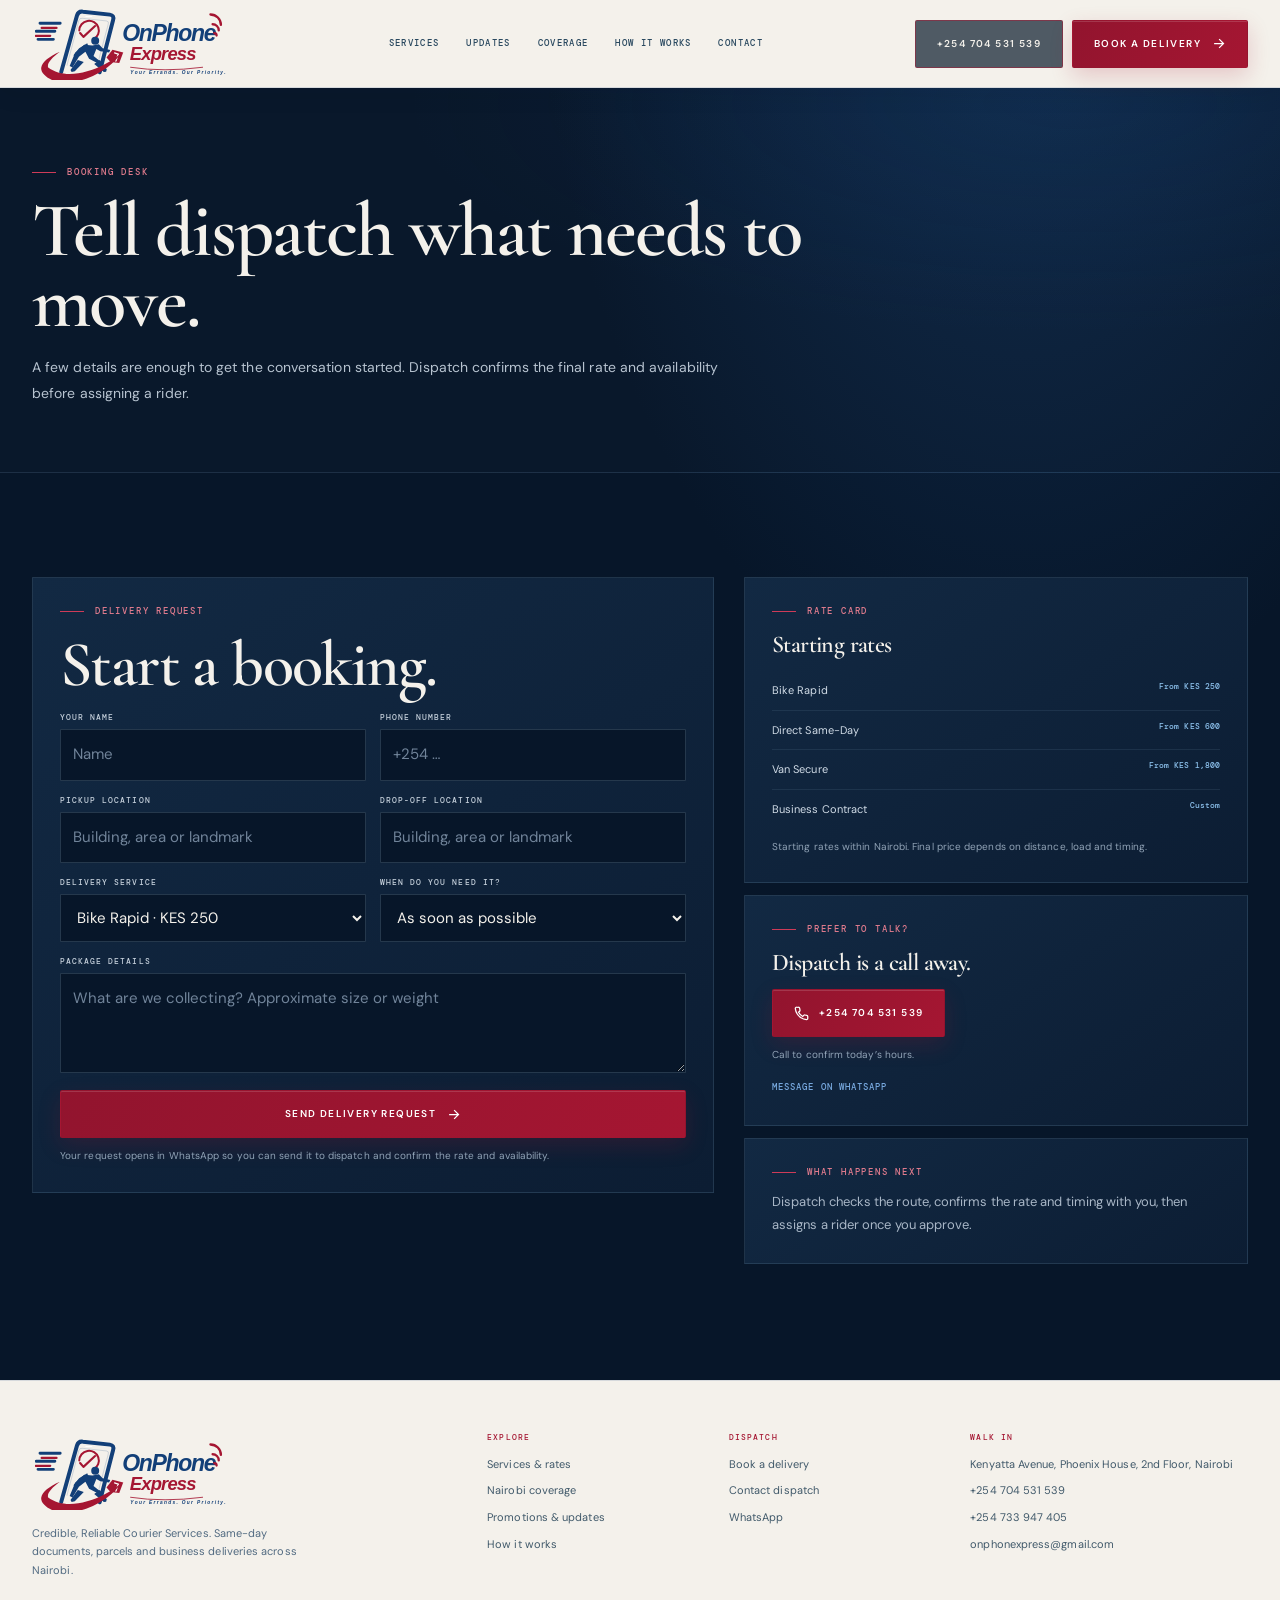
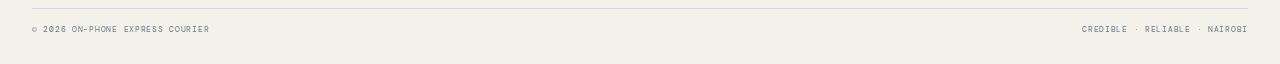
==== commit a7a7c254: "Unify luxury navy and maroon design system" ====
--- a/book.html
+++ b/book.html
@@ -2,7 +2,7 @@
 <html lang="en">
 <head>
   <meta charset="utf-8"><meta name="viewport" content="width=device-width, initial-scale=1">
-  <meta name="theme-color" content="#0b1723"><meta name="description" content="Credible, reliable courier services in Nairobi. Same-day document, parcel and business deliveries from our Kenyatta Avenue office. Call, WhatsApp or book online.">
+  <meta name="theme-color" content="#071629"><meta name="description" content="Credible, reliable courier services in Nairobi. Same-day document, parcel and business deliveries from our Kenyatta Avenue office. Call, WhatsApp or book online.">
   <title>On-Phone Express Courier &mdash; Same-Day Courier Services in Nairobi</title>
   <link rel="preconnect" href="https://fonts.googleapis.com"><link rel="preconnect" href="https://fonts.gstatic.com" crossorigin>
   <link href="https://fonts.googleapis.com/css2?family=Cormorant+Garamond:wght@500;600;700&family=DM+Mono:wght@400;500&family=DM+Sans:wght@400;500;600;700&family=Manrope:wght@400;500;600;700;800&display=swap" rel="stylesheet">
--- a/styles.css
+++ b/styles.css
@@ -1,45 +1,28 @@
-:root{--ink:#0b1723;--panel:#142531;--panel2:#1a3545;--line:#294353;--paper:#f2f5f5;--muted:#a2b5c1;--ocean:#2486a3;--ocean-bright:#6c9fd1;--maroon:#85263f;--green:#3e8294;--mono:'DM Mono',monospace;--sans:'DM Sans',sans-serif;--display:'Manrope',sans-serif;--max:1200px}
-*{box-sizing:border-box}html{scroll-behavior:smooth}body{margin:0;background:var(--ink);color:var(--paper);font-family:var(--sans);font-size:15px;line-height:1.65}a{color:inherit;text-decoration:none}button,input,select,textarea{font:inherit}button,a{ -webkit-tap-highlight-color:transparent}::selection{background:var(--ocean);color:var(--ink)}.wrap{width:min(var(--max),calc(100% - 48px));margin:auto}.mono,.eyebrow,.nav a,.meta,.small-label{font:500 10px/1.4 var(--mono);letter-spacing:.16em;text-transform:uppercase}.eyebrow{color:var(--ocean);display:flex;align-items:center;gap:11px}.eyebrow:before{content:"";width:20px;height:1px;background:var(--ocean)}.muted{color:var(--muted)}h1,h2,h3,p{margin-top:0}h1,h2,h3{font-family:var(--display);letter-spacing:-.045em;line-height:1.04}h1{font-size:clamp(44px,6.4vw,82px);font-weight:700;margin:20px 0}h2{font-size:clamp(32px,4vw,52px);font-weight:650;margin:14px 0}h3{font-size:23px}.blue-accent{color:var(--ocean)}.header{height:76px;position:sticky;top:0;z-index:30;background:#0b1723e8;border-bottom:1px solid #ffffff12;backdrop-filter:blur(16px)}.head-inner{height:100%;display:flex;align-items:center;justify-content:space-between}.brand{display:flex;align-items:center;gap:12px}.brandmark{height:38px;width:38px;background:linear-gradient(135deg,var(--ocean) 0 48%,var(--maroon) 48% 100%);color:#fff;display:grid;place-items:center;border-radius:2px;box-shadow:inset 0 1px #fff8}.brandmark svg{width:21px}.brandname{font:800 14px var(--display);letter-spacing:.09em;line-height:1.1}.brandname small{display:block;font:500 8px var(--mono);color:var(--muted);letter-spacing:.14em;margin-top:4px}.nav{display:flex;align-items:center;gap:26px}.nav a{color:#d3d4ce;transition:color .2s}.nav a:hover,.nav a.active{color:var(--ocean)}.head-actions{display:flex;gap:9px;align-items:center}.btn{min-height:45px;padding:0 18px;display:inline-flex;align-items:center;justify-content:center;gap:10px;font:700 11px var(--mono);letter-spacing:.1em;text-transform:uppercase;border:1px solid transparent;border-radius:2px;transition:.2s;cursor:pointer}.btn-primary{background:var(--ocean);color:#f2f5f5}.btn-primary:hover{background:var(--ocean-bright);transform:translateY(-1px)}.btn-outline{border-color:#71364a;color:var(--paper);background:#0b172375}.btn-outline:hover{border-color:var(--maroon);color:#e08ba0}.btn svg{width:15px;height:15px}.hero{position:relative;min-height:630px;overflow:hidden;border-bottom:1px solid var(--line);background:radial-gradient(ellipse at 77% 44%,#4a493312,transparent 45%),linear-gradient(90deg,#0b1723 3%,#0b1723ed 40%,#0b172380 100%)}.hero:before{content:"";position:absolute;inset:0;background-image:linear-gradient(#7faabe0a 1px,transparent 1px),linear-gradient(90deg,#7faabe0a 1px,transparent 1px);background-size:72px 72px;mask-image:linear-gradient(90deg,transparent,#000 45%,#000)}.hero:after{content:"";position:absolute;width:580px;height:580px;border-radius:50%;right:12%;top:3%;background:radial-gradient(circle,#2a869c22,transparent 67%);pointer-events:none}.hero-grid{position:relative;z-index:1;display:grid;grid-template-columns:1fr .94fr;align-items:center;gap:36px;padding-top:65px;padding-bottom:70px;min-height:630px}.hero-copy{max-width:620px}.location{display:flex;align-items:center;gap:12px;color:var(--muted);font:10px var(--mono);letter-spacing:.11em;text-transform:uppercase}.location b{color:var(--ocean);font-weight:500;border:1px solid #2486a360;padding:5px 8px}.hero h1{max-width:650px}.hero-copy>p{max-width:490px;color:#b5b7ae;font-size:16px;line-height:1.8}.actions{display:flex;flex-wrap:wrap;gap:10px;margin-top:26px}.whatsapp-link{display:inline-flex;align-items:center;gap:8px;margin-top:16px;color:var(--ocean);font:10px var(--mono);letter-spacing:.1em;text-transform:uppercase}.trustline{margin-top:32px;padding-top:18px;border-top:1px solid var(--line);display:flex;gap:16px;flex-wrap:wrap;color:#b8b9b1;font:9px var(--mono);letter-spacing:.05em;text-transform:uppercase}.trustline span{display:flex;gap:7px;align-items:center}.trustline i{width:5px;height:5px;border-radius:50%;background:var(--ocean)}
-/* A custom 3D route table: parcel, dimensional grid, and Nairobi dispatch paths. */
-.route-stage{height:435px;position:relative;perspective:1000px;display:grid;place-items:center;isolation:isolate}.route-stage:before{content:"";position:absolute;width:390px;height:390px;border:1px solid #2486a325;border-radius:50%;box-shadow:0 0 0 45px #2486a308,0 0 0 90px #2486a305}.orbit{position:absolute;width:320px;height:320px;border:1px solid #2486a333;border-radius:50%;transform:rotateX(67deg) rotateZ(-18deg);animation:orbit 22s linear infinite}.orbit:before,.orbit:after{content:"";position:absolute;width:7px;height:7px;border-radius:50%;background:var(--ocean);box-shadow:0 0 14px var(--ocean)}.orbit:before{left:44px;top:33px}.orbit:after{right:50px;bottom:25px;background:#b8c1ad;box-shadow:0 0 14px #b8c1ad}.route-plane{position:absolute;width:340px;height:230px;transform:rotateX(61deg) rotateZ(-34deg);background-image:linear-gradient(#7faabe20 1px,transparent 1px),linear-gradient(90deg,#7faabe20 1px,transparent 1px);background-size:25px 25px;border:1px solid #2486a332;box-shadow:0 25px 70px #0008}.route-line{position:absolute;width:240px;height:150px;top:53px;left:49px;border:1px dashed #78c6d3a8;border-left-color:transparent;border-bottom-color:transparent;border-radius:50%;transform:rotate(-25deg)}.pin{position:absolute;width:9px;height:9px;border-radius:50%;background:var(--ocean);box-shadow:0 0 18px #6c9fd1;z-index:2}.pin.one{left:57px;top:135px}.pin.two{right:54px;top:66px;background:#c7d0bb;box-shadow:0 0 18px #c7d0bb}.parcel{position:absolute;z-index:3;width:145px;height:128px;transform-style:preserve-3d;transform:rotateX(-20deg) rotateY(-28deg) rotateZ(-5deg);animation:float 5s ease-in-out infinite;filter:drop-shadow(22px 35px 24px #0009)}.box-front{position:absolute;width:100px;height:100px;left:0;top:18px;background:linear-gradient(145deg,#1d6c86,#17495d);transform:translateZ(48px);border:1px solid #6ab8c866}.box-side{position:absolute;width:96px;height:100px;left:99px;top:18px;background:linear-gradient(120deg,#153f53,#123044);transform:rotateY(90deg);transform-origin:left;border:1px solid #6ab8c840}.box-top{position:absolute;width:100px;height:96px;left:0;top:-29px;background:linear-gradient(135deg,#25839f,#257f98);transform:rotateX(90deg);transform-origin:bottom;border:1px solid #9bd3db55}.tape{position:absolute;z-index:4;background:#66aebea8;width:17px;height:100px;top:18px;left:42px;transform:translateZ(49px);border-left:1px solid #80c7d475;border-right:1px solid #123848}.box-stamp{position:absolute;z-index:5;left:15px;top:48px;transform:translateZ(50px);color:#152b37;font:8px var(--mono);letter-spacing:.1em}.stage-label{position:absolute;padding:9px 12px;background:#142531dd;border:1px solid #2486a350;color:#d3d1c5;font:9px var(--mono);letter-spacing:.08em;text-transform:uppercase;backdrop-filter:blur(8px)}.stage-label strong{color:var(--ocean);font-weight:500}.label-start{left:0;top:45px}.label-dest{right:-5px;bottom:63px}.stage-code{position:absolute;bottom:6px;left:18px;color:#aaa99e;font:9px var(--mono);letter-spacing:.12em}.quote-card{position:absolute;right:0;top:10px;width:168px;padding:15px;background:#142531e8;border:1px solid #25839f47;box-shadow:0 15px 50px #0008;transform:rotateY(-9deg) rotateZ(2deg);backdrop-filter:blur(10px)}.quote-card .small-label{color:var(--muted);font-size:8px}.quote-price{font:700 21px var(--display);margin:7px 0 2px;color:var(--ocean-bright)}.quote-eta{font:9px var(--mono);color:#c6c8be}.quote-form{display:grid;gap:9px;margin-top:12px}.quote-form input,.quote-form select{width:100%;min-width:0;padding:9px 10px;background:#0d1c28;border:1px solid var(--line);color:var(--paper);font-size:11px;border-radius:2px}.quote-form .btn{min-height:38px;font-size:9px}.stats{border-bottom:1px solid var(--line);background:#ffffff04}.stats-grid{display:grid;grid-template-columns:repeat(4,1fr)}.stat{padding:20px 18px;border-right:1px solid #ffffff0d}.stat:first-child{padding-left:0}.stat:last-child{border:0}.stat b{font:700 25px var(--display);letter-spacing:-.04em;display:block}.stat span{font:9px var(--mono);letter-spacing:.11em;text-transform:uppercase;color:var(--muted)}.section{padding:92px 0}.section-head{display:flex;justify-content:space-between;align-items:end;gap:28px;margin-bottom:34px}.section-head p{max-width:385px;color:var(--muted);margin:0;line-height:1.8}.service-grid{display:grid;grid-template-columns:repeat(4,1fr);gap:12px}.service-card{min-height:280px;padding:23px 21px;border:1px solid var(--line);background:linear-gradient(145deg,#172b37,#141716);position:relative;overflow:hidden;transition:.25s}.service-card:hover{transform:translateY(-5px);border-color:#286c81}.service-card:after{content:"";position:absolute;width:120px;height:120px;right:-45px;top:-50px;border:1px solid #2486a31a;transform:rotate(45deg);box-shadow:0 0 0 15px #2486a308,0 0 0 30px #2486a305}.service-index{font:10px var(--mono);color:var(--ocean);letter-spacing:.14em}.service-card h3{margin:30px 0 8px}.service-card p{font-size:12px;color:var(--muted);min-height:57px;line-height:1.65}.service-bottom{display:flex;justify-content:space-between;align-items:end;border-top:1px solid var(--line);padding-top:13px;margin-top:13px}.service-bottom strong{display:block;font:700 19px var(--display);color:var(--ocean-bright)}.service-bottom small{font:8px var(--mono);color:var(--muted);letter-spacing:.1em;text-transform:uppercase}.service-bottom a{color:var(--ocean);font-size:19px}.audiences{border-block:1px solid var(--line);background:linear-gradient(90deg,#ffffff03,transparent)}.audience-grid,.zone-grid{display:grid;grid-template-columns:repeat(3,1fr);gap:12px;margin-top:32px}.audience,.zone{padding:21px;border:1px solid var(--line);background:#132430}.audience .icon{font:11px var(--mono);color:var(--ocean);border-bottom:1px solid var(--line);padding-bottom:13px}.audience h3{margin:17px 0 7px;font-size:19px}.audience p,.zone p{font-size:12px;color:var(--muted);margin:0}.partner{display:flex;justify-content:space-between;align-items:center;gap:20px;padding:18px 20px;margin-top:13px;border:1px solid #2486a33d;background:#2486a309}.partner p{margin:0;color:#d0cec3;font-size:13px}.steps{display:grid;grid-template-columns:repeat(3,1fr);margin-top:34px;border:1px solid var(--line)}.step{padding:24px;border-right:1px solid var(--line)}.step:last-child{border:0}.step .num{font:11px var(--mono);color:var(--ocean)}.step h3{margin:19px 0 7px;font-size:19px}.step p{font-size:13px;color:var(--muted);margin:0}.zone{position:relative;padding-left:55px}.zone-n{position:absolute;left:20px;top:20px;color:var(--ocean);font:10px var(--mono)}.zone h3{font-size:16px;margin:0 0 7px}.zone small{display:block;font:9px var(--mono);letter-spacing:.1em;text-transform:uppercase;color:var(--ocean);margin-top:12px}.proof-grid{display:grid;grid-template-columns:1fr 1fr;gap:70px;align-items:center}.proof-art{height:340px;position:relative;background:radial-gradient(ellipse at 50% 60%,#244d5b20,transparent 55%),repeating-linear-gradient(0deg,transparent 0 39px,#ffffff08 40px),repeating-linear-gradient(90deg,transparent 0 39px,#ffffff08 40px);border:1px solid var(--line);overflow:hidden;display:grid;place-items:center}.proof-ring{width:235px;height:235px;border:1px solid #2486a366;border-radius:50%;display:grid;place-items:center;transform:rotateX(61deg) rotateZ(-25deg);box-shadow:0 0 0 30px #2486a309,0 0 0 70px #2486a305}.proof-ring:before{content:"OP";font:800 36px var(--display);color:#2486a3;transform:rotateZ(25deg) rotateX(-61deg)}.proof-caption{position:absolute;bottom:0;left:0;right:0;background:#0b1723e8;padding:11px 15px;display:flex;justify-content:space-between;font:9px var(--mono);letter-spacing:.12em;text-transform:uppercase}.proof-caption span:first-child{color:var(--ocean)}.checklist{list-style:none;padding:0;margin-top:22px;display:grid;gap:12px}.checklist li{display:flex;gap:10px;font-size:13px}.checklist li:before{content:"✳";color:var(--ocean)}.cta-band{position:relative;padding:38px;border:1px solid #2486a34a;overflow:hidden;background:linear-gradient(115deg,#203242,#142531 70%)}.cta-band:after{content:"";position:absolute;width:300px;height:300px;right:-100px;top:-150px;border-radius:50%;background:#2486a314;filter:blur(20px)}.cta-inner{position:relative;z-index:1;display:flex;align-items:center;justify-content:space-between;gap:30px}.cta-inner p{color:var(--muted);margin:10px 0 0;max-width:580px}.page-hero{padding:69px 0 57px;border-bottom:1px solid var(--line);background:radial-gradient(ellipse at 82% 0%,#2486a30c,transparent 40%),#ffffff02}.page-hero h1{font-size:clamp(42px,5vw,62px);max-width:800px}.page-hero p{max-width:700px;color:var(--muted);margin:0}.service-row{display:grid;grid-template-columns:1fr 280px;gap:35px;padding:29px;border:1px solid var(--line);background:#142531;margin-bottom:13px}.service-row h2{font-size:28px}.service-row p{color:var(--muted);max-width:610px}.includes{display:flex;flex-wrap:wrap;gap:10px 24px;color:#d4d4ca;font-size:12px}.includes span:before{content:"✳ ";color:var(--ocean)}.ratebox{padding:17px;background:#1b3544;border:1px solid var(--line);align-self:center}.ratebox .rate-line{display:flex;justify-content:space-between;gap:12px;padding:7px 0;font:10px var(--mono);text-transform:uppercase}.ratebox .rate-line span:first-child{color:var(--muted)}.ratebox .price{border-top:1px solid var(--line);padding-top:11px;color:var(--ocean);font:700 19px var(--display)}.faq{border:1px solid var(--line);padding:18px 20px;background:#142531;margin:9px 0}.faq summary{cursor:pointer;list-style:none;font:600 15px var(--display);display:flex;justify-content:space-between}.faq summary:after{content:"＋";color:var(--ocean)}.faq[open] summary:after{content:"−"}.faq p{margin:12px 0 0;color:var(--muted);font-size:13px}.coverage-feature{display:grid;grid-template-columns:1fr 1fr;gap:45px;align-items:center}.mini-map{height:330px;border:1px solid var(--line);background:radial-gradient(ellipse,#2486a313,transparent 60%),linear-gradient(30deg,transparent 49.8%,#2486a31a 50%,transparent 50.4%),linear-gradient(145deg,transparent 49.8%,#2486a312 50%,transparent 50.4%),repeating-linear-gradient(0deg,transparent 0 39px,#ffffff07 40px),repeating-linear-gradient(90deg,transparent 0 39px,#ffffff07 40px);position:relative;overflow:hidden}.map-point{position:absolute;left:52%;top:43%;background:var(--ocean);width:9px;height:9px;border-radius:50%;box-shadow:0 0 0 9px #2486a320,0 0 24px var(--ocean)}.map-tag{position:absolute;left:calc(52% + 17px);top:42%;font:9px var(--mono);letter-spacing:.1em;text-transform:uppercase}.map-rail{position:absolute;color:#aaa99d;font:8px var(--mono);letter-spacing:.1em;text-transform:uppercase}.booking-grid{display:grid;grid-template-columns:1.15fr .85fr;gap:35px;align-items:start}.form-card,.side-card{padding:28px;background:#142531;border:1px solid var(--line)}.form-grid{display:grid;grid-template-columns:1fr 1fr;gap:15px}.field{display:grid;gap:7px}.field.full{grid-column:1/-1}.field label{font:9px var(--mono);color:#c0c1b8;letter-spacing:.12em;text-transform:uppercase}.field input,.field select,.field textarea{width:100%;padding:12px;background:#0b1723;border:1px solid var(--line);color:var(--paper);outline:0;border-radius:2px}.field input:focus,.field select:focus,.field textarea:focus{border-color:var(--ocean)}.field textarea{min-height:100px;resize:vertical}.field input::placeholder,.field textarea::placeholder{color:#73786f}.form-card .btn{width:100%;margin-top:17px}.form-note{font-size:11px;color:var(--muted);margin:10px 0 0}.side-card{margin-bottom:12px}.side-card h3{font-size:19px;margin-bottom:16px}.rate-list{list-style:none;padding:0;margin:0}.rate-list li{display:flex;justify-content:space-between;border-bottom:1px solid var(--line);padding:10px 0;font-size:12px}.rate-list li:last-child{border:0}.rate-list b{color:var(--ocean);font-family:var(--mono);font-size:10px}.contact-grid{display:grid;grid-template-columns:.8fr 1.2fr;gap:16px}.contact-tile{padding:18px;border:1px solid var(--line);background:#142531;margin-bottom:10px}.contact-tile small{display:block;color:var(--ocean);font:9px var(--mono);letter-spacing:.13em;text-transform:uppercase}.contact-tile b{display:block;margin-top:7px;font:600 16px var(--display)}.map-frame{width:100%;height:290px;border:1px solid var(--line);filter:grayscale(.8) invert(.9) contrast(.85)}.footer{border-top:1px solid var(--line);padding:48px 0 32px;background:#08131d}.footer-grid{display:grid;grid-template-columns:2fr 1fr 1fr 1.3fr;gap:28px}.footer p{font-size:12px;color:var(--muted);max-width:280px;margin-top:15px}.footer h4{font:10px var(--mono);letter-spacing:.14em;text-transform:uppercase;color:var(--ocean);margin:3px 0 14px}.footer a,.footer address{display:block;font-size:12px;color:#c4c5bb;margin:8px 0;font-style:normal}.footer-bottom{border-top:1px solid #ffffff12;margin-top:30px;padding-top:17px;display:flex;justify-content:space-between;color:#82877e;font:9px var(--mono);letter-spacing:.08em;text-transform:uppercase}.dock{display:none}.hidden{display:none!important}@keyframes float{0%,100%{transform:translateY(0) rotateX(-20deg) rotateY(-28deg) rotateZ(-5deg)}50%{transform:translateY(-12px) rotateX(-18deg) rotateY(-23deg) rotateZ(-3deg)}}@keyframes orbit{to{transform:rotateX(67deg) rotateZ(342deg)}}
-@media(max-width:1000px){.nav{gap:14px}.head-actions .phone-head{display:none}.hero-grid{grid-template-columns:1fr .8fr}.route-stage{transform:scale(.88);transform-origin:center}.service-grid{grid-template-columns:repeat(2,1fr)}.footer-grid{grid-template-columns:2fr 1fr 1fr}.footer-grid>div:last-child{grid-column:2/4}}
-@media(max-width:767px){main{padding-bottom:76px}.wrap{width:min(100% - 34px,var(--max))}.header{height:66px}.nav{display:none}.head-actions .phone-head{display:none}.head-actions .btn{min-height:39px;padding:0 12px;font-size:9px}.brandmark{width:34px;height:34px;background:linear-gradient(135deg,var(--ocean) 0 48%,var(--maroon) 48% 100%);color:#fff}.brandname{font-size:12px}.hero-grid{grid-template-columns:1fr;gap:5px;padding-top:47px;padding-bottom:35px}.hero{min-height:0}.hero-copy{max-width:650px}.hero h1{font-size:clamp(43px,12vw,66px)}.hero-copy>p{font-size:14px}.trustline{gap:12px}.route-stage{height:390px;transform:none;margin:0 -4px}.route-plane{transform:scale(.85) rotateX(61deg) rotateZ(-34deg)}.quote-card{right:2px;top:1px;width:145px;padding:11px}.quote-price{font-size:18px}.stats-grid{grid-template-columns:1fr 1fr}.stat{padding:16px 10px;border-bottom:1px solid #ffffff0d}.stat:first-child{padding-left:10px}.stat:nth-child(2){border-right:0}.stat b{font-size:22px}.section{padding:66px 0}.section-head{display:block}.section-head p{margin-top:12px}.service-grid{grid-template-columns:repeat(4,250px);overflow-x:auto;padding-bottom:12px;scroll-snap-type:x mandatory}.service-card{scroll-snap-align:start}.audience-grid,.zone-grid{grid-template-columns:1fr}.steps{grid-template-columns:1fr}.step{border-right:0;border-bottom:1px solid var(--line)}.step:last-child{border:0}.proof-grid,.coverage-feature{grid-template-columns:1fr;gap:30px}.proof-art{height:270px}.cta-inner{display:block}.cta-inner .btn{margin-top:20px}.cta-band{padding:25px}.page-hero{padding:49px 0 42px}.service-row{grid-template-columns:1fr;padding:20px;gap:20px}.ratebox{width:100%}.booking-grid,.contact-grid{grid-template-columns:1fr}.form-card,.side-card{padding:21px}.form-grid{grid-template-columns:1fr}.field.full{grid-column:auto}.footer{padding-bottom:105px}.footer-grid{grid-template-columns:1fr 1fr}.footer-grid>div:first-child{grid-column:1/-1}.footer-grid>div:last-child{grid-column:auto}.footer-bottom{gap:10px;flex-wrap:wrap}.dock{display:grid;position:fixed;bottom:0;left:0;right:0;z-index:40;grid-template-columns:repeat(4,1fr);height:68px;padding-bottom:env(safe-area-inset-bottom);background:#0d1c28f5;border-top:1px solid #ffffff1a;backdrop-filter:blur(15px)}.dock a{display:grid;place-items:center;align-content:center;gap:3px;color:#969a91;font:8px var(--mono);letter-spacing:.1em;text-transform:uppercase}.dock svg{width:17px;height:17px}.dock a.active,.dock a.call{color:var(--ocean)}.route-stage:before{width:320px;height:320px}.orbit{width:285px;height:285px}.label-start{left:0;top:40px}.label-dest{right:0;bottom:43px}.stage-code{left:10px}}
+:root{
+  --ink:#071629;--surface:#0d2038;--surface-2:#112944;--surface-3:#173858;--line:#294563;
+  --paper:#f4f1eb;--muted:#a9b7c7;--ocean:#123f78;--ocean-bright:#5793d0;
+  --maroon:#a51632;--maroon-bright:#ce3b58;--mono:'DM Mono',monospace;
+  --sans:'DM Sans',sans-serif;--display:'Cormorant Garamond',Georgia,serif;--max:1280px;
+}
+*{box-sizing:border-box}html{scroll-behavior:smooth;scroll-padding-top:90px}body{margin:0;background:radial-gradient(ellipse at 80% -8%,#102d50 0,transparent 34%),var(--ink);color:var(--paper);font:400 15px/1.7 var(--sans);letter-spacing:.005em}a{color:inherit;text-decoration:none}button,input,select,textarea{font:inherit}button,a{-webkit-tap-highlight-color:transparent}button{color:inherit}::selection{background:var(--maroon);color:#fff}.wrap{width:min(var(--max),calc(100% - 64px));margin-inline:auto}.hidden{display:none!important}.muted{color:var(--muted)}
+h1,h2{font:600 clamp(42px,5vw,68px)/.97 var(--display);letter-spacing:-.025em;margin:16px 0}h1{font-size:clamp(58px,7.2vw,96px);line-height:.88}h3{font:600 22px/1.15 var(--sans);letter-spacing:-.025em;margin:0 0 10px}p{margin-top:0}.blue-accent{color:var(--ocean-bright)}.eyebrow,.mono,.small-label{font:500 9px/1.45 var(--mono);letter-spacing:.2em;text-transform:uppercase}.eyebrow{display:flex;align-items:center;gap:11px;color:#e07b8d}.eyebrow:before{content:"";width:24px;height:1px;background:var(--maroon-bright)}
+/* A bright, quiet masthead gives the supplied blue and maroon logo room to breathe. */
+.header{height:88px;position:sticky;top:0;z-index:30;background:#f4f1eb;border-bottom:1px solid #123f7822;box-shadow:0 5px 24px #06142112}.head-inner{height:100%;display:flex;align-items:center;justify-content:space-between;gap:20px}.brand{display:flex;align-items:center;flex:none}.brand-logo{display:block;width:205px;height:73px;object-fit:contain}.nav{display:flex;align-items:center;gap:clamp(14px,2.1vw,30px)}.nav a{font:500 9px/1.3 var(--mono);letter-spacing:.15em;text-transform:uppercase;color:#29485f;transition:color .2s}.nav a:hover,.nav a.active{color:var(--maroon)}.head-actions{display:flex;align-items:center;gap:9px;flex:none}
+.btn{min-height:48px;padding:0 21px;display:inline-flex;align-items:center;justify-content:center;gap:10px;border:1px solid transparent;border-radius:2px;font:600 10px/1 var(--sans);letter-spacing:.14em;text-transform:uppercase;transition:transform .22s,background .22s,border-color .22s,box-shadow .22s;cursor:pointer}.btn:hover{transform:translateY(-2px)}.btn-primary{color:#fff;background:linear-gradient(120deg,#92142e,var(--maroon));box-shadow:inset 0 1px #ffffff25,0 8px 22px #a5163230}.btn-primary:hover{background:linear-gradient(120deg,#b31e3d,var(--maroon-bright));box-shadow:0 11px 28px #a5163248}.btn-outline{color:var(--paper);border-color:#a5163285;background:#091a2bb3}.btn-outline:hover{border-color:#df6a80;color:#f0a0ae;background:#a5163215}.btn svg{width:15px;height:15px}
+/* Photo slider, blueprint route and parcel sculpture share one deep-blue stage. */
+.hero{position:relative;min-height:700px;overflow:hidden;border-bottom:1px solid #90b4d326;background:#071629}.hero:before{content:"";position:absolute;inset:0;z-index:1;pointer-events:none;opacity:.32;background-image:linear-gradient(#7ca5d01a 1px,transparent 1px),linear-gradient(90deg,#7ca5d01a 1px,transparent 1px);background-size:72px 72px;mask-image:linear-gradient(90deg,transparent,#000 42%,#000)}.hero:after{content:"";position:absolute;z-index:1;right:8%;top:5%;width:560px;height:560px;border-radius:50%;background:radial-gradient(circle,#123f783d,transparent 68%);pointer-events:none}.hero-slider{position:absolute;inset:0;z-index:0;overflow:hidden}.hero-slide{position:absolute;inset:-2%;background-image:linear-gradient(90deg,#071629f5 0%,#071629e8 30%,#0716299c 61%,#0716298a 100%),linear-gradient(0deg,#071629bc,transparent 58%),var(--slide-image);background-position:center 43%;background-size:cover;filter:grayscale(.72) saturate(.42);opacity:0;transform:scale(1.08);transition:opacity 1.1s ease,transform 7s ease,filter 1.1s ease}.hero-slide.is-active{opacity:.74;transform:scale(1)}.hero-grid{position:relative;z-index:2;display:grid;grid-template-columns:1.02fr .98fr;align-items:center;gap:40px;min-height:700px;padding:68px 0 84px}.hero-copy{max-width:630px}.location{display:flex;align-items:center;gap:12px;color:#c1ceda;font:500 9px var(--mono);letter-spacing:.14em;text-transform:uppercase}.location b{padding:6px 9px;border:1px solid #a5163299;color:#f09aaa;font-weight:500}.hero h1{max-width:670px;margin:22px 0}.hero-copy>p{max-width:505px;color:#d3dce5;font-size:15px;line-height:1.9}.actions{display:flex;flex-wrap:wrap;gap:11px;margin-top:26px}.whatsapp-link{display:inline-flex;align-items:center;gap:8px;margin-top:17px;color:#78a9df;font:500 9px var(--mono);letter-spacing:.12em;text-transform:uppercase}.trustline{display:flex;gap:17px;flex-wrap:wrap;margin-top:35px;padding-top:20px;border-top:1px solid #b2c8dd26;color:#d3dce5;font:400 8px/1.5 var(--mono);letter-spacing:.08em;text-transform:uppercase}.trustline span{display:flex;align-items:center;gap:7px}.trustline i{width:5px;height:5px;border-radius:50%;background:var(--maroon-bright);box-shadow:0 0 10px #ce3b5880}
+.route-stage{height:460px;position:relative;display:grid;place-items:center;perspective:1100px;isolation:isolate;background:radial-gradient(ellipse at 51% 52%,#123f7850 0,transparent 49%)}.route-stage:before{content:"";position:absolute;width:430px;height:430px;border:1px solid #79a9d05a;border-radius:50%;box-shadow:0 0 0 42px #a5163216,0 0 0 90px #123f7823,0 0 75px #123f7855}.orbit{position:absolute;width:320px;height:320px;border:1px solid #5793d078;border-radius:50%;transform:rotateX(67deg) rotateZ(-18deg);animation:orbit 26s linear infinite}.orbit:before,.orbit:after{content:"";position:absolute;width:8px;height:8px;border-radius:50%;background:var(--maroon-bright);box-shadow:0 0 20px #ce3b58}.orbit:before{left:44px;top:33px}.orbit:after{right:50px;bottom:25px;background:#90c5f4;box-shadow:0 0 20px #5793d0}.route-plane{position:absolute;width:340px;height:230px;transform:rotateX(61deg) rotateZ(-34deg);border:1px solid #7ca5d0b0;background-image:linear-gradient(#94b9df55 1px,transparent 1px),linear-gradient(90deg,#94b9df55 1px,transparent 1px);background-size:25px 25px;box-shadow:0 28px 80px #000b,0 0 40px #123f7880}.route-line{position:absolute;width:240px;height:150px;left:49px;top:53px;border:1px dashed #df7186;border-left-color:transparent;border-bottom-color:transparent;border-radius:50%;transform:rotate(-25deg);filter:drop-shadow(0 0 7px #ce3b58)}.pin{position:absolute;width:10px;height:10px;border-radius:50%;z-index:2}.pin.one{left:57px;top:135px;background:#ef9aac;box-shadow:0 0 0 6px #a5163255,0 0 25px #e36a8a}.pin.two{right:54px;top:66px;background:#a9d8ff;box-shadow:0 0 0 6px #123f7855,0 0 25px #5793d0}
+.parcel{position:absolute;z-index:4;width:170px;height:150px;transform-style:preserve-3d;filter:drop-shadow(20px 30px 22px #000b) drop-shadow(0 0 28px #123f7880);animation:parcelFloat 5s ease-in-out infinite}.box-front{position:absolute;left:0;top:18px;width:100px;height:100px;transform:translateZ(48px);background:linear-gradient(145deg,#62c7d9,#237ca8 58%,#123f78);border:1px solid #d0f3f5a0;box-shadow:inset 0 1px 14px #ffffff55}.box-front:before{content:"";position:absolute;left:0;right:0;top:16px;height:8px;background:var(--maroon);box-shadow:0 1px #ffffff70}.box-side{position:absolute;left:99px;top:18px;width:96px;height:100px;transform:rotateY(90deg);transform-origin:left;background:linear-gradient(120deg,#bd2442,#741329 76%);border:1px solid #efb0c0a0;box-shadow:inset 0 1px 18px #ffffff32}.box-top{position:absolute;left:0;top:-29px;width:100px;height:96px;transform:rotateX(90deg);transform-origin:bottom;background:linear-gradient(135deg,#b2eaf0,#5793d0 60%,#123f78);border:1px solid #e1fbffd0;box-shadow:inset 0 1px 15px #ffffff65}.tape{position:absolute;z-index:5;left:42px;top:18px;width:17px;height:100px;transform:translateZ(49px);background:#f4f1ebe8;border-left:1px solid #fff;border-right:1px solid var(--maroon);box-shadow:0 0 12px #ffffff55}.box-stamp{position:absolute;z-index:6;left:15px;top:48px;transform:translateZ(50px);color:#fff;text-shadow:0 1px 4px #083248;font:700 8px var(--mono);letter-spacing:.1em}.stage-label{position:absolute;padding:10px 13px;background:#071629f5;border:1px solid #7ca5d0aa;box-shadow:0 8px 25px #000b;backdrop-filter:blur(10px);color:#e0e8ef;font:400 8px/1.7 var(--mono);letter-spacing:.09em;text-transform:uppercase}.stage-label strong{color:#ed91a2;font-weight:500}.label-start{left:0;top:39px}.label-dest{right:0;bottom:55px}.stage-code{position:absolute;bottom:4px;left:15px;color:#d1dce7;text-shadow:0 1px 4px #000;font:400 8px var(--mono);letter-spacing:.15em}.quote-card{position:absolute;z-index:7;right:0;top:0;width:188px;padding:18px;background:#0a1a2ceF;border:1px solid #d263788c;box-shadow:0 18px 55px #000b,0 0 22px #a5163240;backdrop-filter:blur(14px)}.quote-card .small-label{color:#b3c1cf;font-size:8px}.quote-price{margin:7px 0 2px;color:#8fc4f0;font:600 25px var(--display)}.quote-eta{color:#d1dce7;font:400 8px var(--mono)}.quote-form{display:grid;gap:8px;margin-top:12px}.quote-form input,.quote-form select{width:100%;min-width:0;padding:9px 10px;background:#071629;border:1px solid #7391b033;color:var(--paper);font-size:10px;border-radius:1px}.quote-form .btn{min-height:37px;padding:0 10px;font-size:8px}.hero-slider-controls{position:absolute;z-index:5;right:max(25px,calc((100vw - var(--max))/2));bottom:17px;display:flex;align-items:center;gap:10px;color:#e2e9ef}.hero-slide-caption{min-width:175px;color:#e18a9b;font:500 8px var(--mono);letter-spacing:.14em}.slide-arrow,.slide-pause{width:30px;height:30px;border:1px solid #8da9c14d;border-radius:50%;background:#071629b8;color:#fff;cursor:pointer}.slide-arrow:hover,.slide-pause:hover{border-color:#d26378;color:#f19aaa}.slide-dots{display:flex;gap:6px}.slide-dot{width:6px;height:6px;padding:0;border:0;border-radius:50%;background:#d6e3f044;cursor:pointer}.slide-dot.is-active{width:20px;border-radius:8px;background:var(--maroon-bright)}
+.stats{border-bottom:1px solid #90b4d326;background:#ffffff03}.stats-grid{display:grid;grid-template-columns:repeat(4,1fr)}.stat{padding:24px 18px;border-right:1px solid #90b4d31c}.stat:first-child{padding-left:0}.stat:last-child{border:0}.stat b{display:block;color:#9cc8ef;font:600 32px/1.1 var(--display)}.stat:nth-child(even) b{color:#df8394}.stat span{display:block;margin-top:7px;color:#a9b7c7;font:400 8px var(--mono);letter-spacing:.13em;text-transform:uppercase}
+.section{padding:104px 0}.section-head{display:flex;align-items:end;justify-content:space-between;gap:32px;margin-bottom:38px}.section-head p{max-width:410px;margin:0;color:var(--muted);font-size:13px;line-height:1.9}.service-grid{display:grid;grid-template-columns:repeat(4,1fr);gap:14px}.service-card{position:relative;transform-style:preserve-3d;animation:cardRise .55s both;min-height:300px;overflow:hidden;padding:25px 23px;border:1px solid #8eabc122;border-top:2px solid #a516327a;background:linear-gradient(145deg,#122943,#0c1d33);box-shadow:0 15px 40px #0002;transition:transform .28s,border-color .28s,box-shadow .28s}.service-card:after{content:"";position:absolute;right:-43px;top:-48px;width:120px;height:120px;border:1px solid #5793d020;transform:rotate(45deg);box-shadow:0 0 0 15px #5793d00c,0 0 0 30px #5793d008}.service-card:hover{transform:perspective(900px) rotateX(2deg) rotateY(-2deg) translateY(-7px);border-color:#5793d0;box-shadow:0 24px 52px #0005}.service-index{color:#e18191;font:500 9px var(--mono);letter-spacing:.15em}.service-card h3{position:relative;z-index:1;transform:translateZ(10px);margin:29px 0 9px;font:600 25px/1.08 var(--display);letter-spacing:-.015em}.service-card p{min-height:65px;margin:0;color:var(--muted);font-size:12px;line-height:1.75}.service-bottom{position:relative;z-index:1;transform:translateZ(8px);display:flex;align-items:end;justify-content:space-between;gap:8px;margin-top:15px;padding-top:13px;border-top:1px solid #9eb5ca22}.service-bottom strong{display:block;color:#8fc4f0;font:600 25px/1.1 var(--display)}.service-bottom small{display:block;color:#94a7b8;font:400 8px var(--mono);letter-spacing:.12em;text-transform:uppercase}.service-bottom a{color:#e18191;font-size:20px}.audiences{border-block:1px solid #90b4d326;background:linear-gradient(90deg,#ffffff03,transparent)}.audience-grid,.zone-grid{display:grid;grid-template-columns:repeat(3,1fr);gap:14px;margin-top:31px}.audience,.zone{position:relative;padding:23px;border:1px solid #8eabc122;background:linear-gradient(145deg,#122943,#0c1d33)}.audience .icon{padding-bottom:13px;border-bottom:1px solid #90b4d326;color:#e18191;font:500 9px var(--mono);letter-spacing:.13em}.audience h3{margin:16px 0 7px;font-size:18px}.audience p,.zone p{margin:0;color:var(--muted);font-size:12px;line-height:1.75}.partner{display:flex;align-items:center;justify-content:space-between;gap:18px;margin-top:14px;padding:18px 20px;border:1px solid #a5163245;background:#a516320b}.partner p{margin:0;color:#d1dce7;font-size:12px}.steps{display:grid;grid-template-columns:repeat(3,1fr);margin-top:33px;border:1px solid #8eabc122;background:#0b1c31}.step{padding:26px;border-right:1px solid #8eabc122}.step:last-child{border:0}.step .num{color:#df8394;font:500 9px var(--mono)}.step h3{margin:18px 0 7px;font:600 22px var(--display)}.step p{margin:0;color:var(--muted);font-size:12px;line-height:1.8}.zone{padding-left:54px}.zone-n{position:absolute;left:20px;top:22px;color:#df8394;font:500 9px var(--mono)}.zone h3{font:600 19px var(--display)}.zone small{display:block;margin-top:12px;color:#83b5e6;font:500 8px var(--mono);letter-spacing:.12em;text-transform:uppercase}
+.proof-grid{display:grid;grid-template-columns:1fr 1fr;align-items:center;gap:65px}.proof-art{position:relative;height:340px;overflow:hidden;display:grid;place-items:center;border:1px solid #8eabc122;background:radial-gradient(ellipse at center,#123f7830,transparent 60%),repeating-linear-gradient(0deg,transparent 0 39px,#90b4d210 40px),repeating-linear-gradient(90deg,transparent 0 39px,#90b4d210 40px),#0c2036}.proof-ring{width:235px;height:235px;display:grid;place-items:center;border:1px solid #5793d099;border-radius:50%;transform:rotateX(61deg) rotateZ(-25deg);box-shadow:0 0 0 34px #123f7815,0 0 0 75px #123f780b}.proof-ring:before{content:"OP";color:#a6d1f5;font:700 36px var(--sans);transform:rotateZ(25deg) rotateX(-61deg)}.proof-caption{position:absolute;inset:auto 0 0;display:flex;justify-content:space-between;gap:10px;padding:12px 15px;background:#071629eF;font:500 8px var(--mono);letter-spacing:.12em;text-transform:uppercase}.proof-caption span:first-child{color:#e18191}.checklist{display:grid;gap:12px;margin:22px 0 0;padding:0;list-style:none}.checklist li{display:flex;gap:10px;color:#e1e7ed;font-size:12px}.checklist li:before{content:"?";color:#d26378}.cta-band{position:relative;overflow:hidden;padding:39px;border:1px solid #a5163270;background:linear-gradient(115deg,#142b45,#0d2038 70%)}.cta-band:after{content:"";position:absolute;right:-100px;top:-150px;width:300px;height:300px;border-radius:50%;background:#a5163225;filter:blur(28px)}.cta-inner{position:relative;z-index:1;display:flex;align-items:center;justify-content:space-between;gap:30px}.cta-inner p{max-width:600px;margin:10px 0 0;color:var(--muted);font-size:13px}.cta-inner .btn{margin-block:5px}
+.page-hero{padding:78px 0 65px;border-bottom:1px solid #90b4d326;background:radial-gradient(ellipse at 84% 4%,#123f7828,transparent 44%),#ffffff02}.page-hero h1{max-width:850px;font-size:clamp(52px,6vw,77px);line-height:.93}.page-hero p{max-width:720px;margin:0;color:#b7c3d0;font-size:14px;line-height:1.9}.service-row{display:grid;grid-template-columns:1fr 285px;gap:35px;margin-bottom:14px;padding:31px;border:1px solid #8eabc122;border-top:2px solid #a5163270;background:linear-gradient(145deg,#122943,#0c1d33);box-shadow:0 15px 40px #0002}.service-row h2{margin:12px 0;font-size:42px}.service-row p{max-width:620px;color:var(--muted);font-size:13px}.includes{display:flex;flex-wrap:wrap;gap:10px 22px;color:#d1dce7;font-size:11px}.includes span:before{content:"? ";color:#df8394}.ratebox{align-self:center;padding:18px;background:#091a2c;border:1px solid #8eabc126}.rate-line{display:flex;justify-content:space-between;gap:10px;padding:8px 0;color:#e0e7ee;font:500 9px var(--mono);text-transform:uppercase}.rate-line span{color:#94a7b8}.rate-line .price{color:#8fc4f0}.ratebox .btn{width:100%;margin-top:12px}
+.faq{margin:9px 0;padding:18px 20px;border:1px solid #8eabc126;background:#10243d}.faq summary{display:flex;justify-content:space-between;gap:14px;cursor:pointer;list-style:none;font:600 15px var(--sans)}.faq summary::-webkit-details-marker{display:none}.faq summary:after{content:"+";color:#df8394;font-size:20px}.faq[open] summary:after{content:"-"}.faq p{margin:12px 0 0;color:var(--muted);font-size:12px;line-height:1.8}
+.coverage-feature{display:grid;grid-template-columns:1fr 1fr;align-items:center;gap:48px}.mini-map{position:relative;height:330px;overflow:hidden;border:1px solid #8eabc126;background:radial-gradient(ellipse,#123f7833,transparent 65%),linear-gradient(30deg,transparent 49.8%,#5793d030 50%,transparent 50.4%),linear-gradient(145deg,transparent 49.8%,#5793d026 50%,transparent 50.4%),repeating-linear-gradient(0deg,transparent 0 39px,#90b4d212 40px),repeating-linear-gradient(90deg,transparent 0 39px,#90b4d212 40px),#0c2036}.map-point{position:absolute;left:52%;top:43%;width:10px;height:10px;border-radius:50%;background:#d26378;box-shadow:0 0 0 10px #a5163228,0 0 24px #ce3b58}.map-tag{position:absolute;left:calc(52% + 18px);top:42%;color:#d1dce7;font:500 8px var(--mono);letter-spacing:.12em;text-transform:uppercase}.map-rail{position:absolute;color:#95abc0;font:400 8px var(--mono);letter-spacing:.1em;text-transform:uppercase}
+.booking-grid{display:grid;grid-template-columns:1.15fr .85fr;align-items:start;gap:30px}.form-card,.side-card{padding:27px;border:1px solid #8eabc126;background:linear-gradient(145deg,#122943,#0c1d33)}.form-grid{display:grid;grid-template-columns:1fr 1fr;gap:14px}.field{display:grid;gap:7px}.field.full{grid-column:1/-1}.field label{color:#c6d1dc;font:500 8px var(--mono);letter-spacing:.13em;text-transform:uppercase}.field input,.field select,.field textarea{width:100%;padding:12px;background:#071629;border:1px solid #8eabc13a;border-radius:1px;color:var(--paper);outline:0}.field input:focus,.field select:focus,.field textarea:focus{border-color:#5793d0;box-shadow:0 0 0 3px #123f7828}.field input::placeholder,.field textarea::placeholder{color:#71849a}.field textarea{min-height:100px;resize:vertical}.form-card .btn{width:100%;margin-top:17px}.form-note{margin:10px 0 0;color:#91a3b6;font-size:10px;line-height:1.65}.side-card{margin-bottom:12px}.side-card h3{margin:12px 0;font:600 24px var(--display)}.rate-list{margin:0;padding:0;list-style:none}.rate-list li{display:flex;justify-content:space-between;gap:10px;padding:10px 0;border-bottom:1px solid #90b4d21c;color:#d1dce7;font-size:11px}.rate-list li:last-child{border:0}.rate-list b{color:#8fc4f0;font:500 8px var(--mono)}
+.contact-grid{display:grid;grid-template-columns:.82fr 1.18fr;gap:15px}.contact-tile{margin-bottom:10px;padding:17px;border:1px solid #8eabc126;background:#10243d}.contact-tile small{display:block;color:#e18191;font:500 8px var(--mono);letter-spacing:.14em;text-transform:uppercase}.contact-tile b{display:block;margin-top:6px;color:#edf1f4;font:600 15px var(--sans)}.map-frame{width:100%;height:290px;border:1px solid #8eabc126;filter:grayscale(1) saturate(.45) contrast(.9)}.updates-toolbar{display:flex;align-items:end;justify-content:space-between;gap:20px;margin:38px 0 20px}.updates-toolbar h2{font-size:36px}.filter-pills{display:flex;gap:7px;flex-wrap:wrap}.filter-pill{padding:8px 12px;border:1px solid #8eabc13a;background:transparent;color:#b6c2ce;font:500 8px var(--mono);letter-spacing:.08em;text-transform:uppercase;cursor:pointer}.filter-pill:hover,.filter-pill.active{border-color:#d26378;background:#a516321b;color:#f0a0ae}.current-offer{display:flex;align-items:center;justify-content:space-between;gap:20px;margin:4px 0 18px;padding:23px;border:1px solid #a5163275;background:linear-gradient(105deg,#a5163225,#112944 75%)}.current-offer h3{margin:9px 0 5px;font:600 25px var(--display)}.current-offer p{margin:0;color:var(--muted);font-size:11px}.current-offer .btn{flex:none}.updates-grid{display:grid;grid-template-columns:repeat(4,minmax(0,1fr));gap:13px}.update-card{overflow:hidden;border:1px solid #8eabc126;background:#10243d;box-shadow:0 15px 38px #0002;animation:cardRise .55s both;transition:transform .25s,border-color .25s}.update-card:nth-child(2){animation-delay:.07s}.update-card:nth-child(3){animation-delay:.14s}.update-card:nth-child(4){animation-delay:.21s}.update-card:hover{transform:translateY(-5px);border-color:#d26378}.update-art{background-color:#123f78;background-blend-mode:luminosity;position:relative;height:174px;display:flex;align-items:end;overflow:hidden;padding:13px;background-size:cover;background-position:center}.update-art:before{content:"";position:absolute;inset:0;background:linear-gradient(0deg,#071629e8,transparent 75%)}.update-art span,.update-art i{position:relative;z-index:1}.update-art span{color:#ef92a2;font:500 8px var(--mono);letter-spacing:.13em}.update-art i{margin-left:auto;color:#f2eee8;font:600 25px var(--display);font-style:normal}.update-art-1{background-image:url('assets/rider-city.jpg')}.update-art-2{background-image:url('assets/rider-parcels.jpg')}.update-art-3{background-image:url('assets/rider-urban.jpg')}.update-art-4{background-image:url('assets/rider-city.jpg')}.update-body{padding:17px}.update-meta{display:flex;justify-content:space-between;gap:8px;color:#df8394;font:500 7px var(--mono);letter-spacing:.09em}.update-meta span+span{color:#91a3b6}.update-body h3{margin:12px 0 7px;font:600 20px/1.15 var(--display)}.update-body p{min-height:93px;margin:0;color:var(--muted);font-size:10px;line-height:1.7}.update-foot{display:flex;align-items:center;justify-content:space-between;gap:7px;margin-top:12px;padding-top:11px;border-top:1px solid #90b4d21c}.update-foot>span{color:#91a3b6;font:400 7px var(--mono);letter-spacing:.08em;text-transform:uppercase}.text-link{color:#83b5e6;font:500 8px var(--mono);letter-spacing:.06em;text-transform:uppercase}.text-link svg{width:11px;vertical-align:middle}.update-faq{margin-top:22px}
+.customer-benefits{padding-top:85px;padding-bottom:85px}.benefit-grid{display:grid;grid-template-columns:repeat(3,1fr);gap:13px}.benefit-card{padding:24px;border:1px solid #8eabc126;border-left:2px solid #a516328a;background:linear-gradient(145deg,#122943,#0c1d33);transition:transform .25s,border-color .25s}.benefit-card:hover{transform:translateY(-4px);border-color:#d26378}.benefit-card>span{color:#df8394;font:500 8px var(--mono);letter-spacing:.12em}.benefit-card h3{margin:18px 0 8px;font:600 24px var(--display)}.benefit-card p{margin:0;color:var(--muted);font-size:11px;line-height:1.75}.benefits-action{display:flex;align-items:center;gap:18px;margin-top:20px}.footer{padding:48px 0 30px;background:#f4f1eb;color:#123f78;border-top:1px solid #123f7822}.footer-grid{display:grid;grid-template-columns:2fr 1fr 1fr 1.3fr;gap:28px}.footer p{max-width:280px;margin:14px 0 0;color:#516a81;font-size:11px}.footer h4{margin:3px 0 13px;color:#a51632;font:500 8px var(--mono);letter-spacing:.14em;text-transform:uppercase}.footer a,.footer address{display:block;margin:8px 0;color:#40596a;font-size:11px;font-style:normal}.footer a:hover{color:#a51632}.footer-bottom{display:flex;justify-content:space-between;gap:10px;margin-top:28px;padding-top:15px;border-top:1px solid #123f7822;color:#627b8b;font:400 8px var(--mono);letter-spacing:.09em;text-transform:uppercase}.dock{display:none}
+@keyframes parcelFloat{0%,100%{transform:translateY(2px) rotateX(-20deg) rotateY(-28deg) rotateZ(-5deg) scale(1.13)}50%{transform:translateY(-15px) rotateX(-16deg) rotateY(-20deg) rotateZ(-2deg) scale(1.13)}}@keyframes orbit{to{transform:rotateX(67deg) rotateZ(342deg)}}@keyframes cardRise{from{opacity:0;transform:translateY(12px)}to{opacity:1;transform:translateY(0)}}
+@media(max-width:1050px){.wrap{width:calc(100% - 48px)}.head-inner{gap:12px}.brand-logo{width:175px;height:66px}.nav{gap:13px}.nav a{font-size:8px}.head-actions .phone-head{display:none}.hero-grid{grid-template-columns:1fr .9fr;gap:20px}.route-stage{transform:scale(.94)}.service-grid{grid-template-columns:repeat(2,1fr)}.updates-grid{grid-template-columns:repeat(2,minmax(0,1fr))}.update-body p{min-height:62px}.footer-grid{grid-template-columns:2fr 1fr 1fr}.footer-grid>div:last-child{grid-column:2/4}}
+@media(max-width:767px){html{scroll-padding-top:72px}.wrap{width:calc(100% - 36px)}.header{height:76px}.head-inner{gap:8px}.brand-logo{width:168px;height:62px}.nav{display:none}.head-actions .btn{min-height:42px;padding:0 12px;font-size:8px;letter-spacing:.1em}.hero{min-height:0}.hero-grid{grid-template-columns:1fr;gap:4px;min-height:0;padding:49px 0 72px}.hero h1{font-size:clamp(52px,12vw,75px)}.hero-copy>p{font-size:13px}.trustline{gap:10px;margin-top:25px;font-size:7px}.route-stage{height:395px;transform:none;margin:0 -4px}.route-stage:before{width:320px;height:320px}.route-plane{transform:scale(.86) rotateX(61deg) rotateZ(-34deg)}.parcel{scale:.9}.quote-card{top:0;right:0;width:148px;padding:12px}.quote-price{font-size:21px}.stage-label{padding:8px;font-size:7px}.label-start{left:0;top:34px}.label-dest{right:0;bottom:45px}.stage-code{left:7px;font-size:7px}.hero-slider-controls{right:16px;bottom:10px;gap:7px}.hero-slide-caption{min-width:0;font-size:7px}.slide-arrow,.slide-pause{width:27px;height:27px}.stats-grid{grid-template-columns:1fr 1fr}.stat{padding:16px 10px;border-bottom:1px solid #90b4d21c}.stat:first-child{padding-left:10px}.stat:nth-child(2){border-right:0}.stat b{font-size:26px}.section{padding:75px 0}.section-head{display:block;margin-bottom:27px}.section-head p{margin-top:12px}.service-grid{display:flex;overflow-x:auto;padding:0 0 12px;scroll-snap-type:x mandatory}.service-card{flex:0 0 260px;min-height:280px;scroll-snap-align:start}.audience-grid,.zone-grid,.benefit-grid{grid-template-columns:1fr}.steps{grid-template-columns:1fr}.step{border-right:0;border-bottom:1px solid #8eabc122}.step:last-child{border:0}.proof-grid,.coverage-feature{grid-template-columns:1fr;gap:27px}.proof-art{height:275px}.cta-band{padding:24px}.cta-inner{display:block}.cta-inner .btn{margin-top:15px}.page-hero{padding:55px 0 45px}.page-hero h1{font-size:clamp(48px,11vw,62px)}.service-row{grid-template-columns:1fr;padding:21px;gap:18px}.service-row h2{font-size:35px}.booking-grid,.contact-grid{grid-template-columns:1fr}.form-card,.side-card{padding:21px}.form-grid{grid-template-columns:1fr}.field.full{grid-column:auto}.current-offer{align-items:flex-start;flex-direction:column;padding:19px}.current-offer .btn{width:100%}.updates-toolbar{display:block;margin:38px 0 18px}.filter-pills{margin-top:13px}.updates-grid{grid-template-columns:1fr}.update-art{height:190px}.update-body p{min-height:0}.footer{padding:36px 0 102px}.footer-grid{grid-template-columns:1fr 1fr}.footer-grid>div:first-child{grid-column:1/-1}.footer-grid>div:last-child{grid-column:auto}.footer-bottom{flex-wrap:wrap}.dock{display:grid;position:fixed;inset:auto 0 0;z-index:40;grid-template-columns:repeat(4,1fr);height:68px;padding-bottom:env(safe-area-inset-bottom);background:#071629f5;border-top:1px solid #8eabc133;backdrop-filter:blur(16px)}.dock a{display:grid;place-items:center;align-content:center;gap:3px;color:#9fadc0;font:500 8px var(--mono);letter-spacing:.1em;text-transform:uppercase}.dock svg{width:17px;height:17px}.dock a.active,.dock a.call{color:#e18191}.map-frame{height:250px}}
 @media(prefers-reduced-motion:reduce){*,*:before,*:after{scroll-behavior:auto!important;animation-duration:.01ms!important;animation-iteration-count:1!important;transition-duration:.01ms!important}}
-.hero-slider{position:absolute;inset:0;z-index:0;overflow:hidden}.hero-slide{position:absolute;inset:-2%;background-image:linear-gradient(90deg,#0b1723f7 0%,#0b1723df 36%,#0b172380 72%,#0b1723ad 100%),linear-gradient(0deg,#0b1723b8,transparent 55%),var(--slide-image);background-size:cover;background-position:center 45%;opacity:0;transform:scale(1.07);transition:opacity 1.2s ease,transform 7s ease}.hero-slide.is-active{opacity:.72;transform:scale(1)}.hero-slider-controls{position:absolute;right:max(24px,calc((100vw - var(--max))/2));bottom:17px;z-index:5;display:flex;align-items:center;gap:13px;color:#c4d5dc}.hero-slide-caption{font:9px var(--mono);letter-spacing:.13em;color:#a3d7df;min-width:178px}.slide-arrow,.slide-pause,.slide-dot{color:inherit;background:#0d1c289c;border:1px solid #2486a350;cursor:pointer}.slide-arrow,.slide-pause{width:30px;height:30px;border-radius:50%;font-size:14px}.slide-pause{font-size:11px}.slide-dots{display:flex;gap:6px}.slide-dot{padding:0;width:6px;height:6px;border-radius:50%;background:#c4d5dc40;border:0}.slide-dot.is-active{width:20px;border-radius:6px;background:var(--ocean)}.hero-grid{z-index:2}.hero:before{z-index:1;pointer-events:none}.hero:after{z-index:1;pointer-events:none}.hero-slider-controls button:hover{border-color:var(--ocean);color:var(--ocean)}.growth-section{display:grid;grid-template-columns:.95fr 1.05fr;align-items:center;gap:70px;border:1px solid var(--line);padding:54px;margin-top:8px;margin-bottom:8px;background:radial-gradient(ellipse at 80% 50%,#2486a30d,transparent 45%),#132430}.growth-copy h2{margin-top:16px}.growth-copy>p{max-width:450px}.growth-points{display:grid;gap:11px;margin:23px 0}.growth-points span{font:11px var(--mono);color:#d5d5cb}.growth-points b{color:var(--ocean);margin-right:13px}.growth-visual{position:relative;padding:22px}.growth-window{border:1px solid #2486a340;background:#0d1c28;box-shadow:0 24px 65px #0008;transform:perspective(900px) rotateY(-7deg) rotateX(3deg);transition:transform .5s}.growth-visual:hover .growth-window{transform:perspective(900px) rotateY(0) rotateX(0) translateY(-4px)}.window-bar{height:36px;display:flex;align-items:center;gap:5px;padding:0 13px;border-bottom:1px solid var(--line);color:#8f958a}.window-bar i{width:6px;height:6px;border-radius:50%;background:#555b51}.window-bar i:first-child{background:#2486a3}.window-bar span{margin-left:auto;font:8px var(--mono);letter-spacing:.1em}.window-flow{padding:24px;display:grid;gap:10px}.window-flow>div{padding:14px;border:1px solid var(--line);display:grid;gap:7px}.window-flow small{color:var(--ocean);font:9px var(--mono);letter-spacing:.12em}.window-flow b{font:600 15px var(--display)}.window-flow>span{text-align:center;color:var(--ocean);line-height:1}.window-flow .flow-action{border-color:#2486a370;background:#2486a30b}.growth-stamp{position:absolute;right:-2px;bottom:4px;padding:12px;background:var(--ocean);color:#151713;font:700 9px/1.5 var(--mono);letter-spacing:.1em;transform:rotate(5deg);box-shadow:0 8px 20px #0008}.updates-intro{display:grid;grid-template-columns:1fr .7fr;gap:60px;align-items:center;padding:0 0 54px;border-bottom:1px solid var(--line)}.updates-intro h2{margin:16px 0}.updates-intro p{max-width:540px}.updates-metric{display:grid;grid-template-columns:1fr auto 1fr auto 1fr;align-items:center;gap:12px;padding:19px;background:#142531;border:1px solid var(--line)}.updates-metric b{font:600 11px/1.5 var(--display);text-align:center}.updates-metric span{color:var(--ocean)}.updates-toolbar{display:flex;justify-content:space-between;align-items:end;gap:24px;margin:55px 0 22px}.updates-toolbar h2{font-size:30px}.filter-pills{display:flex;gap:7px;flex-wrap:wrap}.filter-pill{padding:8px 13px;background:transparent;border:1px solid var(--line);color:var(--muted);font:9px var(--mono);letter-spacing:.07em;text-transform:uppercase;cursor:pointer}.filter-pill:hover,.filter-pill.active{background:#2486a312;border-color:#2486a380;color:var(--ocean)}.updates-grid{display:grid;grid-template-columns:repeat(3,1fr);gap:14px}.update-card{border:1px solid var(--line);background:#142531;transition:transform .3s,border-color .3s,opacity .3s;animation:card-in .55s both}.update-card:nth-child(2){animation-delay:.08s}.update-card:nth-child(3){animation-delay:.16s}.update-card:hover{transform:translateY(-5px);border-color:#2486a3}.update-art{height:176px;position:relative;overflow:hidden;display:flex;align-items:end;padding:14px;background-size:cover;background-position:center}.update-art:before{content:"";position:absolute;inset:0;background:linear-gradient(0deg,#0b1723d9,transparent 72%)}.update-art span,.update-art i{position:relative;z-index:1}.update-art span{font:9px var(--mono);color:var(--ocean);letter-spacing:.15em}.update-art i{font:38px var(--display);font-style:normal;color:#d5e4e9;margin-left:auto}.update-art-1{background-image:url('assets/rider-city.jpg')}.update-art-2{background-image:url('assets/rider-parcels.jpg')}.update-art-3{background-image:url('assets/rider-urban.jpg')}.update-body{padding:19px}.update-meta{display:flex;justify-content:space-between;gap:12px;font:8px var(--mono);letter-spacing:.1em;color:var(--ocean)}.update-meta span+span{color:#81877e}.update-body h3{font-size:21px;margin:15px 0 8px}.update-body p{min-height:90px;color:var(--muted);font-size:12px;line-height:1.7}.update-foot{border-top:1px solid var(--line);padding-top:13px;display:flex;justify-content:space-between;align-items:center;gap:8px}.update-foot>span{font:8px var(--mono);color:#aaa99d;text-transform:uppercase;letter-spacing:.08em}.text-link{font:9px var(--mono);text-transform:uppercase;letter-spacing:.07em;color:var(--ocean)}.text-link svg{width:12px;vertical-align:middle}.demo-caption{margin:15px 0 0;color:#898d83;font:9px var(--mono);letter-spacing:.035em}.publisher-section{border-block:1px solid var(--line);background:#ffffff03}.publisher-grid{display:grid;grid-template-columns:.9fr 1.1fr;align-items:center;gap:72px}.publisher-card{padding:24px;border:1px solid #2486a355;background:#142531;box-shadow:0 25px 70px #0005}.publisher-head{display:flex;justify-content:space-between;gap:10px;padding-bottom:17px;margin-bottom:18px;border-bottom:1px solid var(--line)}.publisher-status{font:8px var(--mono);color:#aeb89f;letter-spacing:.1em}.publisher-status i{display:inline-block;width:6px;height:6px;background:#95ab83;border-radius:50%;margin-right:5px}.publisher-card form{display:grid;gap:13px}.publisher-card .btn{margin-top:4px}.local-update-preview{margin-top:20px;padding:18px;background:#0d1c28;border:1px solid var(--line)}.local-update-preview h3{margin:11px 0 6px}.local-update-preview p{color:var(--muted);font-size:12px}.local-update-preview small{font:8px var(--mono);color:var(--ocean);letter-spacing:.09em;text-transform:uppercase}.update-faq{margin-top:25px}.update-faq .faq{transition:border-color .2s}.update-faq .faq:hover{border-color:#28596a}@keyframes card-in{from{opacity:0;transform:translateY(12px)}to{opacity:1;transform:translateY(0)}}
-@media(max-width:1000px){.nav{gap:10px}.nav a{font-size:9px}.growth-section{gap:30px;padding:35px}.updates-intro{gap:30px}.updates-metric{gap:7px}.publisher-grid{gap:35px}}
-@media(max-width:767px){.hero-slide{background-position:58% center}.hero-slider-controls{right:17px;bottom:10px;gap:8px}.hero-slide-caption{min-width:0;font-size:8px}.hero-grid{padding-bottom:60px}.growth-section{grid-template-columns:1fr;gap:20px;padding:25px}.growth-visual{padding:8px 15px 20px}.growth-stamp{right:0}.updates-intro{grid-template-columns:1fr;gap:22px;padding-bottom:35px}.updates-metric{padding:13px 8px}.updates-metric b{font-size:9px}.updates-toolbar{display:block;margin-top:38px}.filter-pills{margin-top:14px}.updates-grid{grid-template-columns:1fr}.update-art{height:190px}.update-body p{min-height:0}.publisher-grid{grid-template-columns:1fr;gap:25px}.publisher-card{padding:19px}.update-foot{align-items:flex-start}.nav{display:none}}
-.updates-grid{grid-template-columns:repeat(4,minmax(0,1fr))}.update-art-4{background-image:url('assets/rider-city.jpg')}
-@media(max-width:1000px){.updates-grid{grid-template-columns:repeat(2,minmax(0,1fr))}}
-@media(max-width:767px){.updates-grid{grid-template-columns:1fr}}
-.customer-benefits{padding-top:72px;padding-bottom:72px}.benefit-grid{display:grid;grid-template-columns:repeat(3,1fr);gap:12px}.benefit-card{padding:24px;border:1px solid var(--line);background:linear-gradient(145deg,#142531,#10202c);transition:transform .25s,border-color .25s}.benefit-card:hover{transform:translateY(-4px);border-color:var(--ocean)}.benefit-card>span{font:9px var(--mono);letter-spacing:.12em;color:#d98ca0}.benefit-card h3{margin:23px 0 9px}.benefit-card p{color:var(--muted);font-size:13px;margin:0}.benefits-action{display:flex;align-items:center;gap:18px;margin-top:23px}.current-offer{display:flex;align-items:center;justify-content:space-between;gap:22px;padding:23px 25px;margin:4px 0 20px;border:1px solid #85263f88;background:linear-gradient(100deg,#85263f1a,#142531 75%)}.current-offer h3{margin:10px 0 5px;font-size:20px}.current-offer p{margin:0;color:var(--muted);font-size:12px}.current-offer .btn{flex-shrink:0}
-@media(max-width:767px){.benefit-grid{grid-template-columns:1fr}.benefit-card{padding:20px}.benefits-action{align-items:flex-start;flex-direction:column;gap:13px}.current-offer{align-items:flex-start;flex-direction:column;padding:19px}.current-offer .btn{width:100%}}
-/* Bring the maroon identity forward while ocean blue remains the base. */
-:root{--maroon:#a51632;--maroon-bright:#d26378}
-.brandmark{background:linear-gradient(145deg,#a51632 0 68%,#123f78 68% 100%);box-shadow:inset 0 0 0 1px #ffffff30,0 5px 16px #a5163238}
-.eyebrow,.eyebrow:before{color:var(--maroon-bright)}.eyebrow:before{background:var(--maroon-bright)}
-.btn-primary{background:linear-gradient(120deg,#a51632,#821328);box-shadow:inset 0 1px #ffffff25,0 7px 20px #a5163228}.btn-primary:hover{background:linear-gradient(120deg,#ba1c39,#ca3653);box-shadow:0 9px 26px #a516324a}
-.nav a:hover,.nav a.active{color:#d26378}.location b{color:#d26378;border-color:#a5163299}.service-index,.benefit-card>span,.update-art span,.update-meta{color:#ca526b}.stat:nth-child(even) b{color:#d26378}.hero-slide-caption{color:#d26378}.slide-dot.is-active{background:var(--maroon-bright)}
-.service-card{border-top:2px solid #a516327a}.service-card:hover{border-color:#ca3653}.benefit-card{border-left:2px solid #a516329c}.benefit-card:hover{border-color:#ca3653}.ratebox .price,.service-bottom strong{color:#78a7d4}.current-offer{border-color:#a51632;background:linear-gradient(105deg,#a516322a,#132c39 75%)}.update-card:hover{border-color:#ca3653}.filter-pill:hover,.filter-pill.active{background:#a5163222;border-color:#ca3653;color:#e18291}.footer h4{color:#d26378}
-/* Luxury editorial finish: softer surfaces, serif display typography and quieter chrome. */
-:root{--ink:#091723;--panel:#102432;--panel2:#173446;--line:#294453;--paper:#f2eee8;--muted:#a6b6be;--ocean:#123f78;--ocean-bright:#6c9fd1;--maroon:#a51632;--sans:'DM Sans',sans-serif;--display:'Cormorant Garamond',Georgia,serif;--max:1280px}
-body{background:radial-gradient(ellipse at 82% -8%,#17394a 0,transparent 34%),var(--ink);font-size:15px;letter-spacing:.005em}.wrap{width:min(var(--max),calc(100% - 64px))}h1,h2{font-family:var(--display);font-weight:600;letter-spacing:-.025em}h1{font-size:clamp(58px,7.2vw,96px);line-height:.88}h2{font-size:clamp(40px,4.3vw,60px);line-height:.96}h3{font-family:var(--sans);font-weight:600;letter-spacing:-.025em}.eyebrow,.mono,.small-label{letter-spacing:.2em}.header{height:86px;background:#091723e8;border-bottom-color:#d7e3e70d}.brandmark{height:42px;width:42px;border-radius:1px;background:linear-gradient(145deg,#2b7188 0 42%,#a51632 42% 100%);box-shadow:inset 0 0 0 1px #ffffff25}.brandname{font-size:15px;letter-spacing:.13em}.brandname small{letter-spacing:.17em}.nav{gap:29px}.nav a{font-size:9px;letter-spacing:.19em}.btn{font-family:var(--sans);font-size:10px;letter-spacing:.16em;border-radius:1px;min-height:49px;padding-inline:22px}.btn-primary{background:linear-gradient(120deg,#123f78,#1e5c98);box-shadow:inset 0 1px #ffffff25}.btn-primary:hover{background:#2d70b0;box-shadow:0 8px 25px #123f7840}.btn-outline{border-color:#a5163288;background:#0b1b27a8}.btn-outline:hover{border-color:#a51632;color:#e8a2b1}.hero{min-height:700px;border-bottom-color:#94b3c21f;background:#091723}.hero-grid{min-height:700px;grid-template-columns:1fr .94fr;gap:52px;padding-top:80px;padding-bottom:86px}.hero-slide{background-image:linear-gradient(90deg,#091723f2 0%,#091723da 31%,#09172372 66%,#09172365 100%),linear-gradient(0deg,#091723a8,transparent 55%),var(--slide-image);background-position:center 43%}.hero-slide.is-active{opacity:.86}.hero:before{opacity:.35}.hero-copy>p{max-width:520px;color:#d0d8d9;font-size:16px;line-height:1.85}.location b{border-radius:1px}.trustline{margin-top:37px;padding-top:21px;gap:20px;color:#c3ced1}.quote-card{width:188px;padding:18px;background:#0c1d29e8;border-color:#9cb9c52e;box-shadow:0 24px 65px #0007;transform:none}.route-stage{height:460px}.route-plane{opacity:.65}.parcel{transform:rotateX(-20deg) rotateY(-28deg) rotateZ(-5deg) scale(1.08)}.stats{background:#ffffff03;border-color:#9cb9c51a}.stat{padding-top:24px;padding-bottom:24px}.stat b{font:600 31px var(--display);letter-spacing:0}.section{padding:112px 0}.section-head{margin-bottom:40px}.section-head p{font-size:14px;line-height:1.9}.service-grid{gap:15px}.service-card{min-height:305px;padding:27px 24px;border-color:#a7c0cc24;border-radius:2px;background:linear-gradient(150deg,#142c3a,#10212d);box-shadow:0 12px 36px #00000013}.service-card h3{font-size:24px}.service-card p{font-size:13px;line-height:1.8}.service-card:hover{transform:translateY(-7px);border-color:#4b91a3;box-shadow:0 22px 45px #0004}.service-bottom strong{font:600 25px var(--display)}.audience,.zone,.step,.service-row,.form-card,.side-card,.contact-tile,.faq,.update-card{border-color:#a7c0cc20;border-radius:2px}.audience-grid,.zone-grid{gap:15px}.audience,.zone{padding:24px;background:linear-gradient(145deg,#142b39,#10212c)}.audience h3,.zone h3{font-size:20px}.steps{border-color:#a7c0cc20}.step{padding:29px}.proof-art{border-color:#a7c0cc20;background-color:#10232f}.proof-ring{border-color:#5d9bad77;box-shadow:0 0 0 34px #123f7810,0 0 0 75px #123f7807}.cta-band{border-color:#a5163275;background:linear-gradient(118deg,#132c39,#10212c 72%)}.page-hero{padding:82px 0 70px;background:radial-gradient(ellipse at 85% 5%,#123f781a,transparent 42%)}.page-hero h1{font-size:clamp(52px,6vw,76px);line-height:.92}.page-hero p{font-size:15px;line-height:1.85}.service-row{padding:35px;background:linear-gradient(145deg,#142b39,#10212c);box-shadow:0 14px 45px #0002}.service-row h2{font-size:40px}.ratebox{padding:20px;background:#0c1d29;border-color:#a7c0cc24}.form-card,.side-card{padding:30px;background:linear-gradient(145deg,#142b39,#10212c)}.field input,.field select,.field textarea,.quote-form input,.quote-form select{background:#0b1b27;border-color:#a7c0cc31;border-radius:1px}.field input:focus,.field select:focus,.field textarea:focus{border-color:var(--ocean-bright);box-shadow:0 0 0 3px #123f7820}.updates-toolbar{margin-top:62px}.update-card{overflow:hidden;background:#122735;box-shadow:0 16px 48px #0002}.update-art{height:190px}.update-body{padding:23px}.update-body h3{font-size:23px}.current-offer{border-color:#a5163263;background:linear-gradient(105deg,#a5163215,#132c39 72%);padding:28px}.benefit-card{padding:29px;background:linear-gradient(145deg,#142b39,#10212c)}.benefit-card h3{font-size:22px}.footer{background:#07131d;border-top-color:#a7c0cc1a}.footer h4{color:#6c9fd1}.footer-bottom{border-color:#ffffff13}
-@media(max-width:1000px){.hero-grid{gap:26px}.route-stage{transform:scale(.94)}.nav{gap:13px}.nav a{font-size:8px}.service-grid{grid-template-columns:repeat(2,1fr)}}
-@media(max-width:767px){.wrap{width:calc(100% - 36px)}h1{font-size:clamp(51px,12vw,72px)}h2{font-size:42px}.header{height:68px}.hero-grid{min-height:0;padding-top:54px;padding-bottom:74px}.hero{min-height:0}.hero-copy>p{font-size:14px}.route-stage{height:365px;transform:none}.quote-card{width:150px;padding:12px}.quote-price{font-size:20px}.section{padding:78px 0}.service-grid{grid-template-columns:repeat(4,260px)}.page-hero{padding:58px 0 48px}.page-hero h1{font-size:53px}.service-row{padding:23px}.form-card,.side-card{padding:22px}.updates-toolbar{margin-top:38px}.update-art{height:190px}.current-offer{padding:22px}.stat b{font-size:26px}}
-.route-stage{isolation:isolate;background:radial-gradient(ellipse at 51% 52%,#217d9638 0,transparent 48%)}
-.route-stage:before{width:440px;height:440px;border-color:#6c9fd157;box-shadow:0 0 0 42px #a5163222,0 0 0 90px #123f7828,0 0 72px #123f7855}
-.route-plane{opacity:1;border:1px solid #78c6d3c0;background-image:linear-gradient(#a9d5dc55 1px,transparent 1px),linear-gradient(90deg,#a9d5dc55 1px,transparent 1px);box-shadow:0 28px 80px #000b,0 0 38px #123f7880}
-.route-line{border-color:#e18291;border-left-color:transparent;border-bottom-color:transparent;filter:drop-shadow(0 0 7px #d26378)}
-.pin.one{background:#e18291;box-shadow:0 0 0 6px #a5163255,0 0 24px #e36a8a}.pin.two{background:#9ceafa;box-shadow:0 0 0 6px #123f7855,0 0 25px #8de0ed}
-.parcel{width:170px;height:150px;filter:drop-shadow(20px 30px 22px #000b) drop-shadow(0 0 28px #123f7880);animation:parcelFloat 5s ease-in-out infinite}
-.box-front{background:linear-gradient(145deg,#62c7d9 0%,#1a5f98 54%,#0d315e 100%);border:1px solid #d0f3f5a0;box-shadow:inset 0 1px 14px #ffffff55}
-.box-front:before{content:"";position:absolute;left:0;right:0;top:16px;height:8px;background:#a51632;box-shadow:0 1px #ffffff70}
-.box-side{background:linear-gradient(120deg,#ad4664,#681d38 75%);border:1px solid #efb0c0a0;box-shadow:inset 0 1px 18px #ffffff32}
-.box-top{background:linear-gradient(135deg,#b2eaf0,#4b85bd 56%,#123f78);border:1px solid #e1fbffd0;box-shadow:inset 0 1px 15px #ffffff65}
-.tape{background:#f2eee8e8;border-left:1px solid #fff;border-right:1px solid #a51632;box-shadow:0 0 12px #ffffff55}
-.box-stamp{color:#fff;text-shadow:0 1px 4px #083248;font-weight:700}
-.stage-label{background:#091723f5;border-color:#6c9fd1aa;box-shadow:0 8px 25px #000b}.stage-label strong{color:#e18291}.stage-code{color:#e2e9e8;text-shadow:0 1px 4px #000}.quote-card{z-index:6;border-color:#d26378;box-shadow:0 18px 55px #000b,0 0 22px #a5163240}.hero-slide.is-active{opacity:.62}
-@keyframes parcelFloat{0%,100%{transform:translateY(2px) rotateX(-20deg) rotateY(-28deg) rotateZ(-5deg) scale(1.13)}50%{transform:translateY(-15px) rotateX(-16deg) rotateY(-20deg) rotateZ(-2deg) scale(1.13)}}
-@media(max-width:1000px){.route-stage:before{width:390px;height:390px}.parcel{scale:1.02}}
-@media(max-width:767px){.route-stage:before{width:320px;height:320px}.parcel{scale:.9}.route-plane{transform:scale(.88) rotateX(61deg) rotateZ(-34deg)}.stage-label{font-size:8px;padding:8px}.quote-card{z-index:7}}
-.brand{display:flex;align-items:center;gap:0}.brand-logo{display:block;width:196px;height:68px;object-fit:contain;background:#fff;padding:4px 8px;border-radius:2px;box-shadow:0 8px 24px #0002}.footer .brand-logo{width:215px;height:75px}
-@media(max-width:767px){.brand-logo{width:clamp(145px,44vw,185px);height:55px;padding:4px 6px}.footer .brand-logo{width:200px;height:70px}}
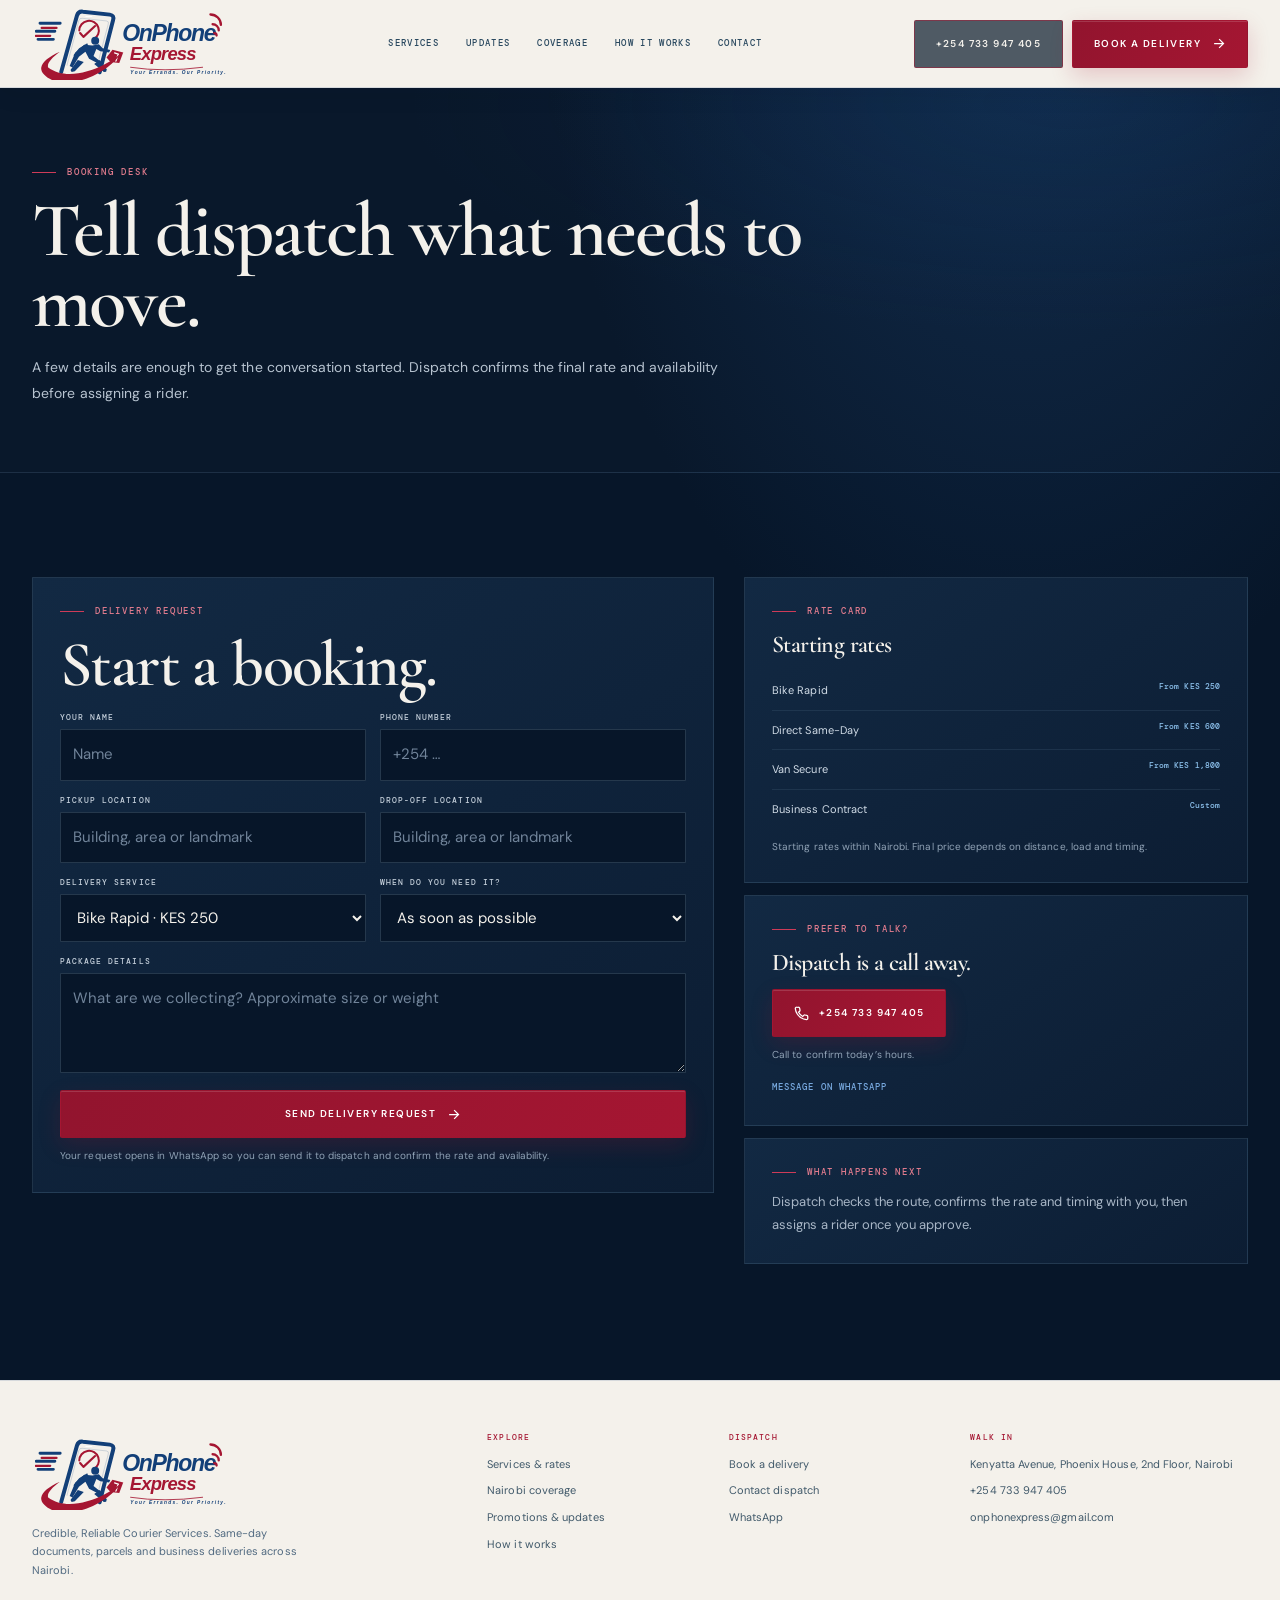
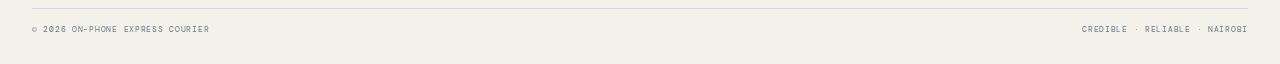
==== commit 1a528847: "Refresh cached page renderer" ====
--- a/book.html
+++ b/book.html
@@ -9,5 +9,5 @@
   <link rel="icon" href="assets/onphone-express-logo.svg" type="image/svg+xml">
   <link rel="stylesheet" href="styles.css">
 </head>
-<body><div id="app"></div><script src="app.js"></script></body>
+<body><div id="app"></div><script src="app.js?v=20261126-2"></script></body>
 </html>
--- a/styles.css
+++ b/styles.css
@@ -26,3 +26,6 @@
 @media(max-width:1050px){.wrap{width:calc(100% - 48px)}.head-inner{gap:12px}.brand-logo{width:175px;height:66px}.nav{gap:13px}.nav a{font-size:8px}.head-actions .phone-head{display:none}.hero-grid{grid-template-columns:1fr .9fr;gap:20px}.route-stage{transform:scale(.94)}.service-grid{grid-template-columns:repeat(2,1fr)}.updates-grid{grid-template-columns:repeat(2,minmax(0,1fr))}.update-body p{min-height:62px}.footer-grid{grid-template-columns:2fr 1fr 1fr}.footer-grid>div:last-child{grid-column:2/4}}
 @media(max-width:767px){html{scroll-padding-top:72px}.wrap{width:calc(100% - 36px)}.header{height:76px}.head-inner{gap:8px}.brand-logo{width:168px;height:62px}.nav{display:none}.head-actions .btn{min-height:42px;padding:0 12px;font-size:8px;letter-spacing:.1em}.hero{min-height:0}.hero-grid{grid-template-columns:1fr;gap:4px;min-height:0;padding:49px 0 72px}.hero h1{font-size:clamp(52px,12vw,75px)}.hero-copy>p{font-size:13px}.trustline{gap:10px;margin-top:25px;font-size:7px}.route-stage{height:395px;transform:none;margin:0 -4px}.route-stage:before{width:320px;height:320px}.route-plane{transform:scale(.86) rotateX(61deg) rotateZ(-34deg)}.parcel{scale:.9}.quote-card{top:0;right:0;width:148px;padding:12px}.quote-price{font-size:21px}.stage-label{padding:8px;font-size:7px}.label-start{left:0;top:34px}.label-dest{right:0;bottom:45px}.stage-code{left:7px;font-size:7px}.hero-slider-controls{right:16px;bottom:10px;gap:7px}.hero-slide-caption{min-width:0;font-size:7px}.slide-arrow,.slide-pause{width:27px;height:27px}.stats-grid{grid-template-columns:1fr 1fr}.stat{padding:16px 10px;border-bottom:1px solid #90b4d21c}.stat:first-child{padding-left:10px}.stat:nth-child(2){border-right:0}.stat b{font-size:26px}.section{padding:75px 0}.section-head{display:block;margin-bottom:27px}.section-head p{margin-top:12px}.service-grid{display:flex;overflow-x:auto;padding:0 0 12px;scroll-snap-type:x mandatory}.service-card{flex:0 0 260px;min-height:280px;scroll-snap-align:start}.audience-grid,.zone-grid,.benefit-grid{grid-template-columns:1fr}.steps{grid-template-columns:1fr}.step{border-right:0;border-bottom:1px solid #8eabc122}.step:last-child{border:0}.proof-grid,.coverage-feature{grid-template-columns:1fr;gap:27px}.proof-art{height:275px}.cta-band{padding:24px}.cta-inner{display:block}.cta-inner .btn{margin-top:15px}.page-hero{padding:55px 0 45px}.page-hero h1{font-size:clamp(48px,11vw,62px)}.service-row{grid-template-columns:1fr;padding:21px;gap:18px}.service-row h2{font-size:35px}.booking-grid,.contact-grid{grid-template-columns:1fr}.form-card,.side-card{padding:21px}.form-grid{grid-template-columns:1fr}.field.full{grid-column:auto}.current-offer{align-items:flex-start;flex-direction:column;padding:19px}.current-offer .btn{width:100%}.updates-toolbar{display:block;margin:38px 0 18px}.filter-pills{margin-top:13px}.updates-grid{grid-template-columns:1fr}.update-art{height:190px}.update-body p{min-height:0}.footer{padding:36px 0 102px}.footer-grid{grid-template-columns:1fr 1fr}.footer-grid>div:first-child{grid-column:1/-1}.footer-grid>div:last-child{grid-column:auto}.footer-bottom{flex-wrap:wrap}.dock{display:grid;position:fixed;inset:auto 0 0;z-index:40;grid-template-columns:repeat(4,1fr);height:68px;padding-bottom:env(safe-area-inset-bottom);background:#071629f5;border-top:1px solid #8eabc133;backdrop-filter:blur(16px)}.dock a{display:grid;place-items:center;align-content:center;gap:3px;color:#9fadc0;font:500 8px var(--mono);letter-spacing:.1em;text-transform:uppercase}.dock svg{width:17px;height:17px}.dock a.active,.dock a.call{color:#e18191}.map-frame{height:250px}}
 @media(prefers-reduced-motion:reduce){*,*:before,*:after{scroll-behavior:auto!important;animation-duration:.01ms!important;animation-iteration-count:1!important;transition-duration:.01ms!important}}
+.skip-link{position:fixed;left:16px;top:-90px;z-index:100;padding:11px 15px;background:#f4f1eb;color:#123f78;border:2px solid #a51632;font-weight:700}.skip-link:focus{top:12px}
+:focus-visible{outline:3px solid #df8394;outline-offset:3px}
+.sr-only{position:absolute;width:1px;height:1px;padding:0;margin:-1px;overflow:hidden;clip:rect(0,0,0,0);white-space:nowrap;border:0}
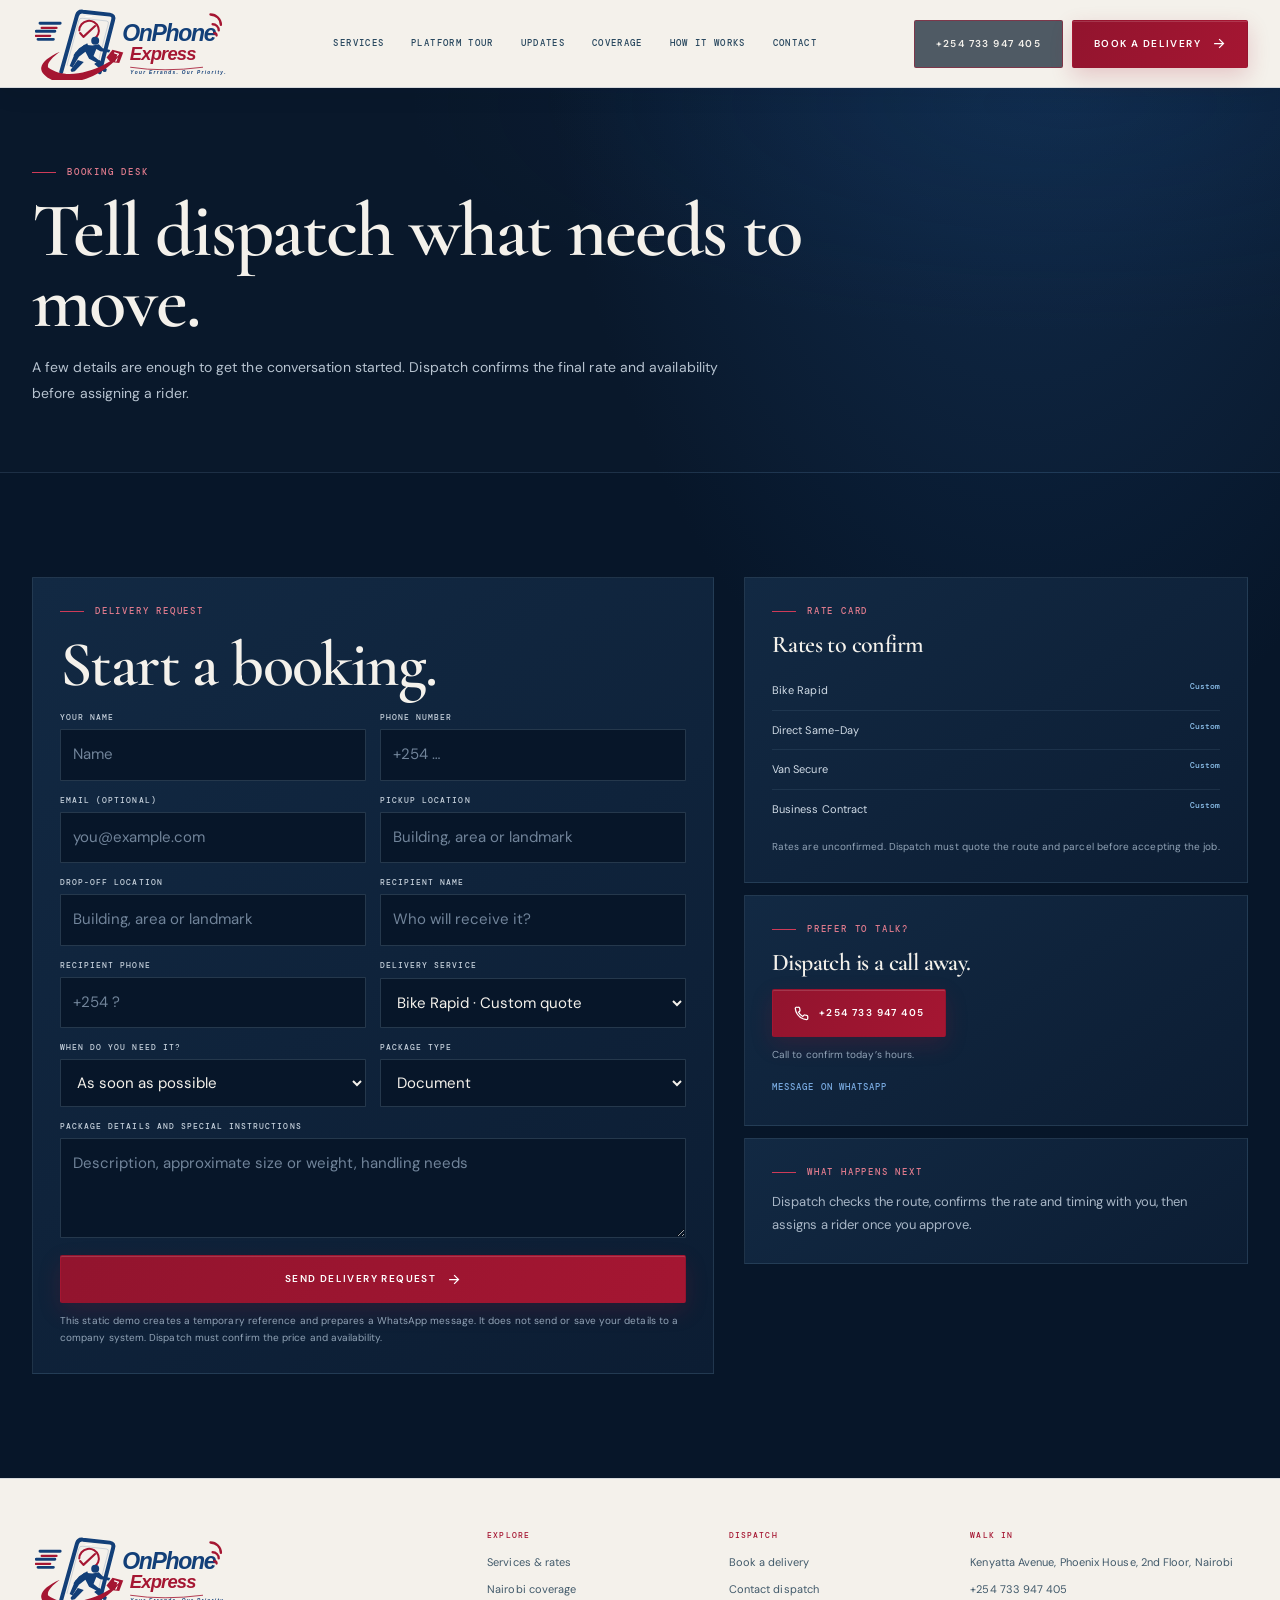
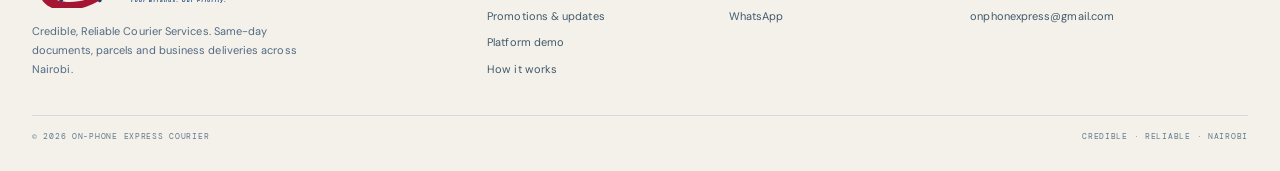
==== commit 6af86fe8: "Add On-Phone Express platform demo and business guide" ====
--- a/book.html
+++ b/book.html
@@ -7,6 +7,8 @@
   <link rel="preconnect" href="https://fonts.googleapis.com"><link rel="preconnect" href="https://fonts.gstatic.com" crossorigin>
   <link href="https://fonts.googleapis.com/css2?family=Cormorant+Garamond:wght@500;600;700&family=DM+Mono:wght@400;500&family=DM+Sans:wght@400;500;600;700&family=Manrope:wght@400;500;600;700;800&display=swap" rel="stylesheet">
   <link rel="icon" href="assets/onphone-express-logo.svg" type="image/svg+xml">
+  <link rel="canonical" href="https://web246.github.io/on-phone-demo/">
+  <meta property="og:type" content="website"><meta property="og:site_name" content="On-Phone Express Courier"><meta property="og:title" content="On-Phone Express Courier"><meta property="og:description" content="Courier services in Nairobi. Contact dispatch to confirm delivery availability and pricing."><meta property="og:image" content="https://web246.github.io/on-phone-demo/assets/rider-city.jpg">
   <link rel="stylesheet" href="styles.css">
 </head>
 <body><div id="app"></div><script src="app.js?v=20261126-2"></script></body>
--- a/styles.css
+++ b/styles.css
@@ -29,3 +29,12 @@
 .skip-link{position:fixed;left:16px;top:-90px;z-index:100;padding:11px 15px;background:#f4f1eb;color:#123f78;border:2px solid #a51632;font-weight:700}.skip-link:focus{top:12px}
 :focus-visible{outline:3px solid #df8394;outline-offset:3px}
 .sr-only{position:absolute;width:1px;height:1px;padding:0;margin:-1px;overflow:hidden;clip:rect(0,0,0,0);white-space:nowrap;border:0}
+
+/* Owner presentation and guided demo */
+.tour-promo{display:flex;align-items:center;justify-content:space-between;gap:24px;border:1px solid #a5163255;padding:30px;background:linear-gradient(110deg,#132b45,#0d2038)}
+.tour-promo h2{margin:8px 0;font:600 clamp(25px,3vw,38px)/1.1 var(--display)}.tour-promo p{margin:0;color:var(--muted);font-size:12px}.tour-promo>div:last-child{display:flex;flex-wrap:wrap;gap:9px;flex:none}
+.demo-banner{display:flex;align-items:center;gap:16px;flex-wrap:wrap;margin-bottom:20px;padding:18px 20px;border:1px solid #df839455;background:#a5163210}.demo-banner p{flex:1;min-width:230px;margin:0;color:#c8d2dd;font-size:12px;line-height:1.6}.demo-pill{display:inline-flex;align-items:center;padding:7px 10px;border:1px solid #df839477;color:#f0a0ae;background:#a5163217;font:500 8px var(--mono);letter-spacing:.13em;text-transform:uppercase;white-space:nowrap}
+.demo-layout{display:grid;grid-template-columns:190px 1fr;gap:14px}.demo-roles{display:grid;align-content:start;gap:6px}.demo-role{padding:13px 15px;border:1px solid #8eabc126;background:#10243d;color:#b8c5d1;text-align:left;font:500 11px var(--sans);cursor:pointer}.demo-role.active,.demo-role:hover{border-color:#d26378;color:#fff;background:#a516321b}.demo-panel{min-width:0;padding:25px;border:1px solid #8eabc126;background:#0d2036}.demo-panel-head{display:flex;align-items:center;justify-content:space-between;gap:16px}.demo-panel-head h2{margin:7px 0 0;font:600 28px var(--display)}.demo-metric-grid{display:grid;grid-template-columns:repeat(3,1fr);gap:9px;margin:23px 0}.demo-metric-grid>div{min-width:0;padding:14px;border:1px solid #8eabc126;background:#10243d}.demo-metric-grid small{display:block;color:#df8394;font:500 7px var(--mono);letter-spacing:.1em}.demo-metric-grid b{display:block;margin-top:8px;color:#eef3f7;font-size:12px;line-height:1.4}.demo-record{padding:20px;border:1px solid #8eabc126;background:#10243d}.demo-record h3{margin:12px 0 7px;font:600 22px var(--display)}.demo-record>p{color:#b8c5d1;font-size:12px;line-height:1.7}.demo-timeline{display:grid;grid-template-columns:repeat(3,1fr);gap:8px;margin:20px 0;padding:0;list-style:none}.demo-timeline li{display:flex;align-items:center;gap:7px;color:#8fa1b3;font-size:10px}.demo-timeline li span{display:grid;place-items:center;flex:none;width:22px;height:22px;border:1px solid #8eabc144;color:#9eafbf;font:500 9px var(--mono)}.demo-timeline li.done{color:#dce5ed}.demo-timeline li.done span{border-color:#5793d0;color:#a9d4f6;background:#123f7833}.demo-controls{display:flex;gap:9px;flex-wrap:wrap;margin-top:17px}
+.tour-dialog{width:min(690px,calc(100% - 26px));max-width:none;max-height:min(90dvh,850px);padding:0;border:1px solid #8eabc14d;background:#0b1c31;color:var(--paper);box-shadow:0 30px 100px #0009}.tour-dialog::backdrop{background:#020914cf;backdrop-filter:blur(5px)}.tour-shell{display:flex;flex-direction:column;max-height:min(90dvh,850px)}.tour-top{display:flex;align-items:center;justify-content:space-between;padding:16px 21px;border-bottom:1px solid #8eabc126}.tour-close{width:35px;height:35px;border:1px solid #8eabc144;background:transparent;color:#fff;font-size:24px;cursor:pointer}.tour-tabs{display:flex;gap:4px;padding:12px 19px 0;overflow:auto}.tour-tab{padding:9px 11px;border:0;border-bottom:2px solid transparent;background:transparent;color:#9eafbf;font-size:10px;white-space:nowrap;cursor:pointer}.tour-tab.active{border-color:#d26378;color:#fff}.tour-body{overflow:auto;padding:25px 25px 12px}.tour-progress{display:grid;grid-template-columns:auto 1fr;align-items:center;gap:13px;margin-bottom:22px;color:#df8394;font:500 8px var(--mono);letter-spacing:.1em}.tour-progress progress{width:100%;height:5px;accent-color:#d26378}.tour-body h2{margin:8px 0 20px;color:#dce8f4;font:500 20px var(--display)}.tour-body h3{margin:0 0 9px;font:600 32px/1.08 var(--display)}.tour-body>p{color:#bac7d4;font-size:13px;line-height:1.8}.tour-benefit{margin-top:20px;padding:16px;border-left:2px solid #d26378;background:#a5163210}.tour-benefit b{color:#e18191;font:500 8px var(--mono);letter-spacing:.12em}.tour-benefit p{margin:8px 0 0;color:#e3e9ef;font-size:12px;line-height:1.7}.tour-sample-note{font-size:10px!important;color:#8296aa!important}.tour-controls{display:flex;align-items:center;justify-content:space-between;gap:10px;padding:15px 21px;border-top:1px solid #8eabc126}.tour-controls button:disabled{opacity:.45;cursor:not-allowed}
+@media(max-width:767px){.tour-promo{display:block;padding:22px}.tour-promo>div:last-child{margin-top:16px}.demo-layout{grid-template-columns:1fr}.demo-roles{grid-template-columns:repeat(4,1fr)}.demo-role{text-align:center;padding:10px 5px;font-size:9px}.demo-panel{padding:17px}.demo-panel-head h2{font-size:23px}.demo-metric-grid{grid-template-columns:1fr}.demo-timeline{grid-template-columns:1fr 1fr}.tour-body{padding:19px}.tour-body h3{font-size:27px}.tour-controls{padding:12px}.tour-controls .btn{min-height:40px;padding:0 10px;font-size:8px}.tour-controls #tour-skip{font-size:8px}}
+.tour-controls #tour-skip{border:0;background:transparent;color:#83b5e6;cursor:pointer;font:500 8px var(--mono);letter-spacing:.06em;text-transform:uppercase}.tour-controls #tour-skip:hover{text-decoration:underline}
